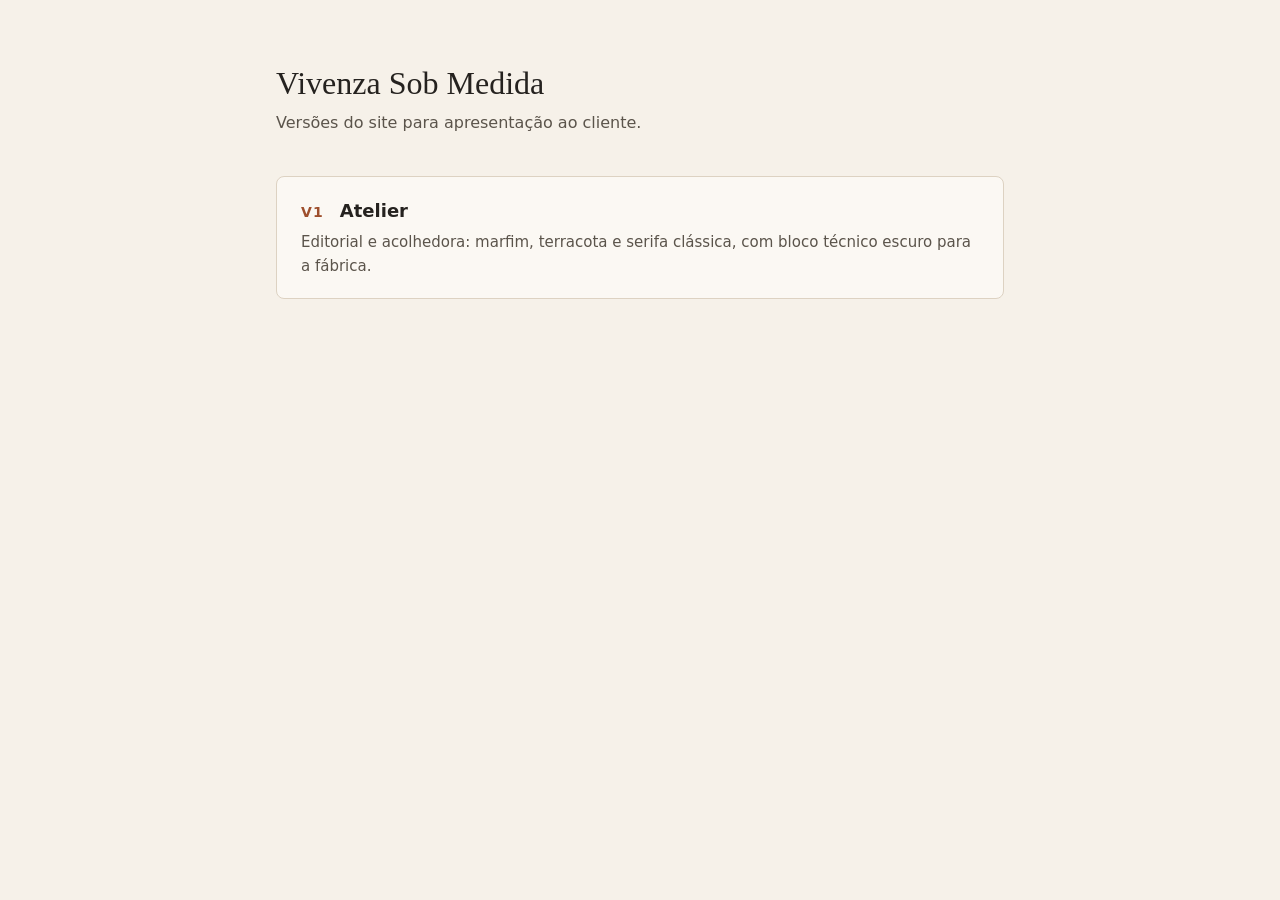
==== index.html @ ab5bc285 "chore(geral): commit inicial" ====
<!doctype html>
<html lang="pt-BR">
<head>
  <meta charset="utf-8">
  <meta name="viewport" content="width=device-width, initial-scale=1">
  <title>Vivenza Sob Medida · Versões do site</title>
  <!-- Página interna de apresentação: não indexar. -->
  <meta name="robots" content="noindex, nofollow">
  <meta name="color-scheme" content="light dark">
  <link rel="icon" href="v1-atelier/assets/favicon.svg" type="image/svg+xml">
  <style>
    :root {
      --bg: #F6F1E9; --surface: #FBF8F3; --text: #25221F; --muted: #5B544B;
      --border: #DDD2C2; --accent: #9E4F2C; --focus: #1F5FA8;
    }
    @media (prefers-color-scheme: dark) {
      :root {
        --bg: #1A1714; --surface: #26211D; --text: #ECE5DB; --muted: #B6AB9C;
        --border: #3A332C; --accent: #D69468; --focus: #8CC2FF;
      }
    }
    * { box-sizing: border-box; }
    body {
      margin: 0;
      background: var(--bg);
      color: var(--text);
      font: 400 1rem/1.6 system-ui, -apple-system, "Segoe UI", Roboto, sans-serif;
    }
    main { max-width: 760px; margin: 0 auto; padding: 64px 16px; }
    h1 { margin: 0 0 8px; font: 500 2rem/1.2 Georgia, "Times New Roman", serif; }
    .intro { margin: 0 0 40px; color: var(--muted); }
    ol { display: grid; gap: 12px; margin: 0; padding: 0; list-style: none; }
    a.version {
      display: flex;
      flex-wrap: wrap;
      align-items: baseline;
      gap: 4px 16px;
      padding: 20px 24px;
      background: var(--surface);
      border: 1px solid var(--border);
      border-radius: 8px;
      color: inherit;
      text-decoration: none;
    }
    a.version:hover { border-color: var(--accent); }
    a.version:focus-visible { outline: 3px solid var(--focus); outline-offset: 3px; }
    .version__tag { color: var(--accent); font-weight: 700; font-size: .875rem; letter-spacing: .08em; }
    .version__name { font-size: 1.125rem; font-weight: 600; }
    .version__desc { flex-basis: 100%; color: var(--muted); font-size: .9375rem; }
  </style>
</head>
<body>
  <main>
    <h1>Vivenza Sob Medida</h1>
    <p class="intro">Versões do site para apresentação ao cliente.</p>

    <!-- Para adicionar uma versão: crie ./vN-alias/ e acrescente um <li> abaixo. -->
    <ol>
      <li>
        <a class="version" href="v1-atelier/index.html">
          <span class="version__tag">V1</span>
          <span class="version__name">Atelier</span>
          <span class="version__desc">Editorial e acolhedora: marfim, terracota e serifa clássica, com bloco técnico escuro para a fábrica.</span>
        </a>
      </li>
    </ol>
  </main>
</body>
</html>
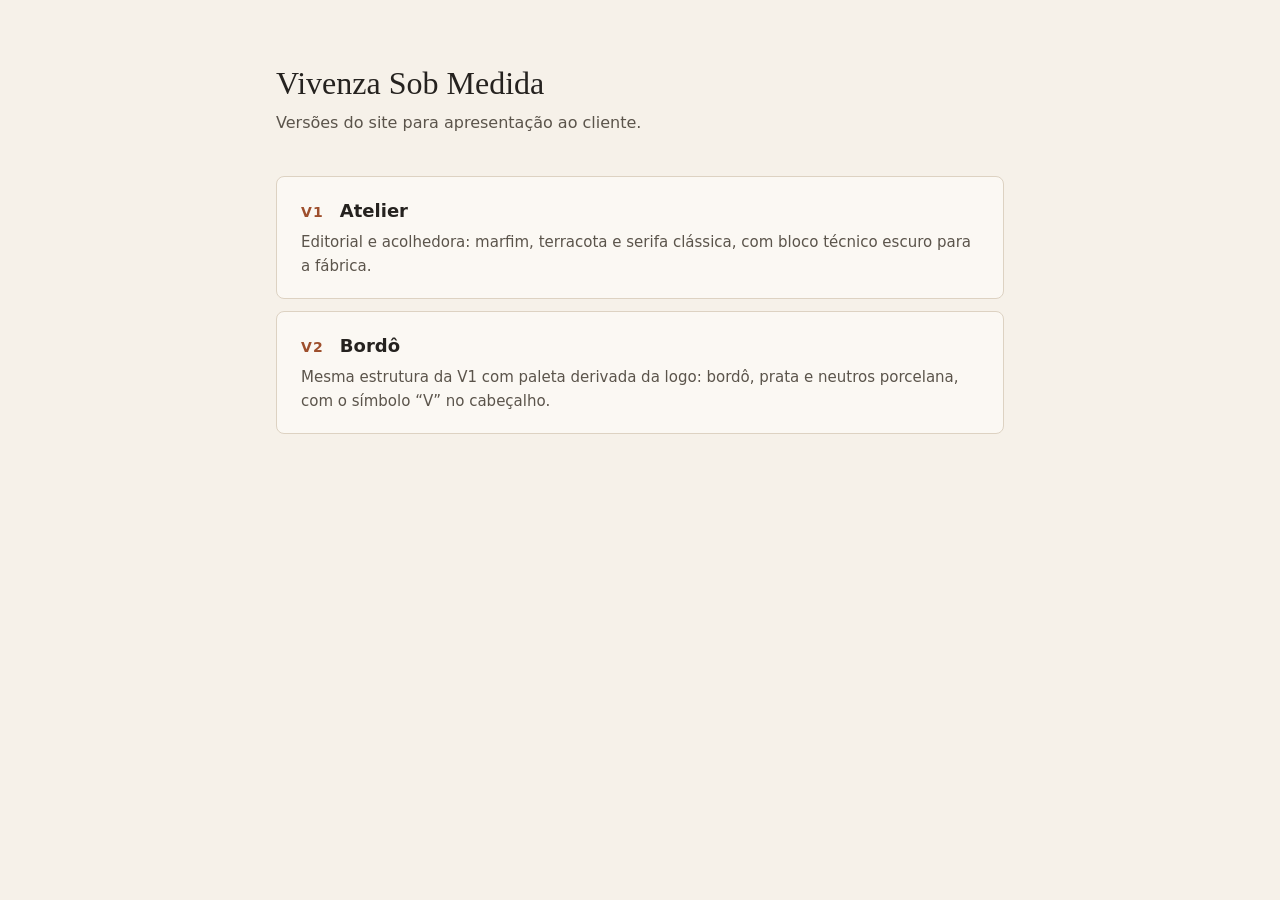
==== commit 2f9192dd: "add v2-bordô" ====
--- a/index.html
+++ b/index.html
@@ -63,6 +63,13 @@
           <span class="version__desc">Editorial e acolhedora: marfim, terracota e serifa clássica, com bloco técnico escuro para a fábrica.</span>
         </a>
       </li>
+      <li>
+        <a class="version" href="v2-bordo/index.html">
+          <span class="version__tag">V2</span>
+          <span class="version__name">Bordô</span>
+          <span class="version__desc">Mesma estrutura da V1 com paleta derivada da logo: bordô, prata e neutros porcelana, com o símbolo “V” no cabeçalho.</span>
+        </a>
+      </li>
     </ol>
   </main>
 </body>
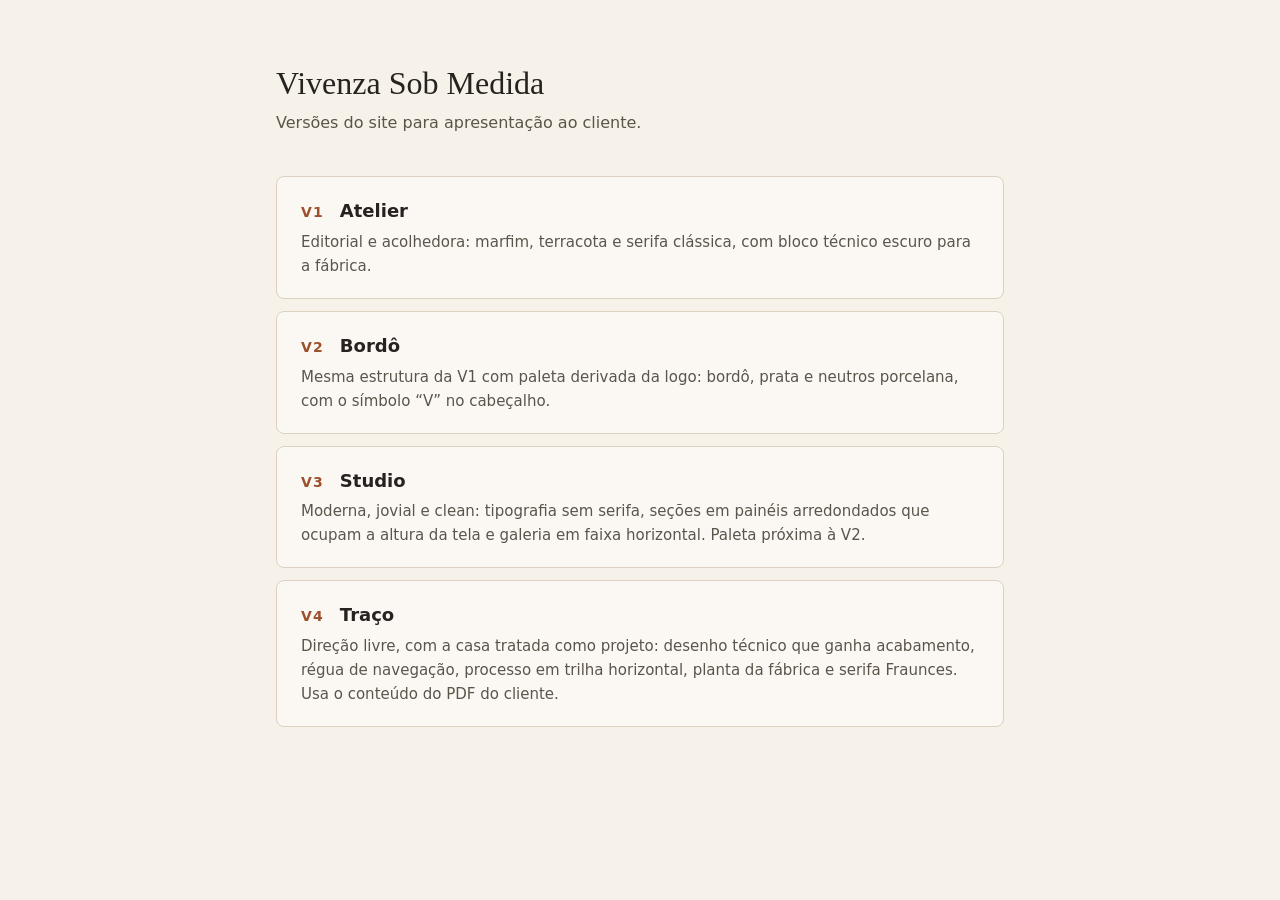
==== commit 208be4bf: "add v4" ====
--- a/index.html
+++ b/index.html
@@ -70,6 +70,20 @@
           <span class="version__desc">Mesma estrutura da V1 com paleta derivada da logo: bordô, prata e neutros porcelana, com o símbolo “V” no cabeçalho.</span>
         </a>
       </li>
+      <li>
+        <a class="version" href="v3-studio/index.html">
+          <span class="version__tag">V3</span>
+          <span class="version__name">Studio</span>
+          <span class="version__desc">Moderna, jovial e clean: tipografia sem serifa, seções em painéis arredondados que ocupam a altura da tela e galeria em faixa horizontal. Paleta próxima à V2.</span>
+        </a>
+      </li>
+      <li>
+        <a class="version" href="v4-traco/index.html">
+          <span class="version__tag">V4</span>
+          <span class="version__name">Traço</span>
+          <span class="version__desc">Direção livre, com a casa tratada como projeto: desenho técnico que ganha acabamento, régua de navegação, processo em trilha horizontal, planta da fábrica e serifa Fraunces. Usa o conteúdo do PDF do cliente.</span>
+        </a>
+      </li>
     </ol>
   </main>
 </body>
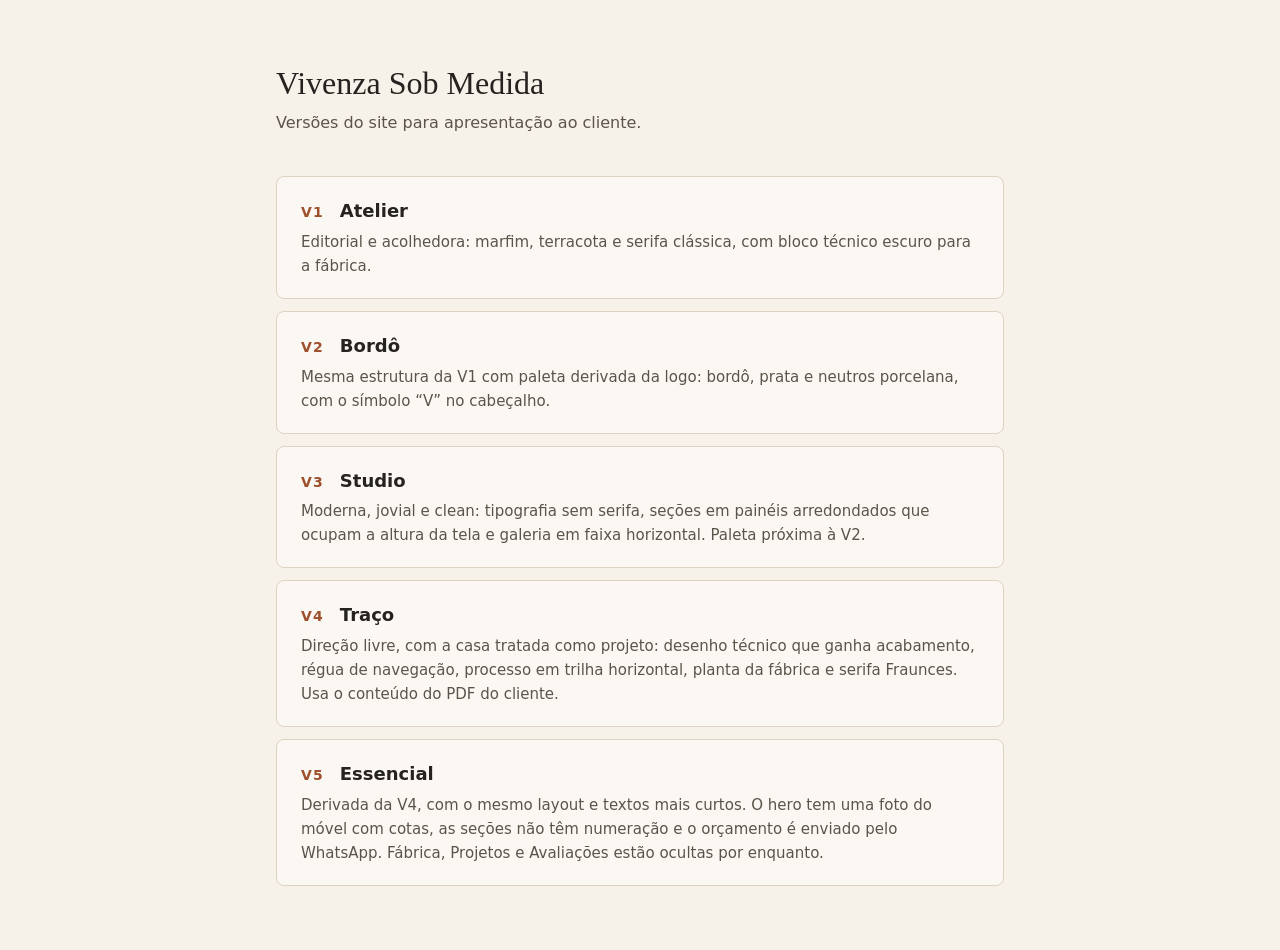
==== commit d3b0a4f4: "add v5" ====
--- a/index.html
+++ b/index.html
@@ -84,6 +84,13 @@
           <span class="version__desc">Direção livre, com a casa tratada como projeto: desenho técnico que ganha acabamento, régua de navegação, processo em trilha horizontal, planta da fábrica e serifa Fraunces. Usa o conteúdo do PDF do cliente.</span>
         </a>
       </li>
+      <li>
+        <a class="version" href="v5-essencial/index.html">
+          <span class="version__tag">V5</span>
+          <span class="version__name">Essencial</span>
+          <span class="version__desc">Derivada da V4, com o mesmo layout e textos mais curtos. O hero tem uma foto do móvel com cotas, as seções não têm numeração e o orçamento é enviado pelo WhatsApp. Fábrica, Projetos e Avaliações estão ocultas por enquanto.</span>
+        </a>
+      </li>
     </ol>
   </main>
 </body>
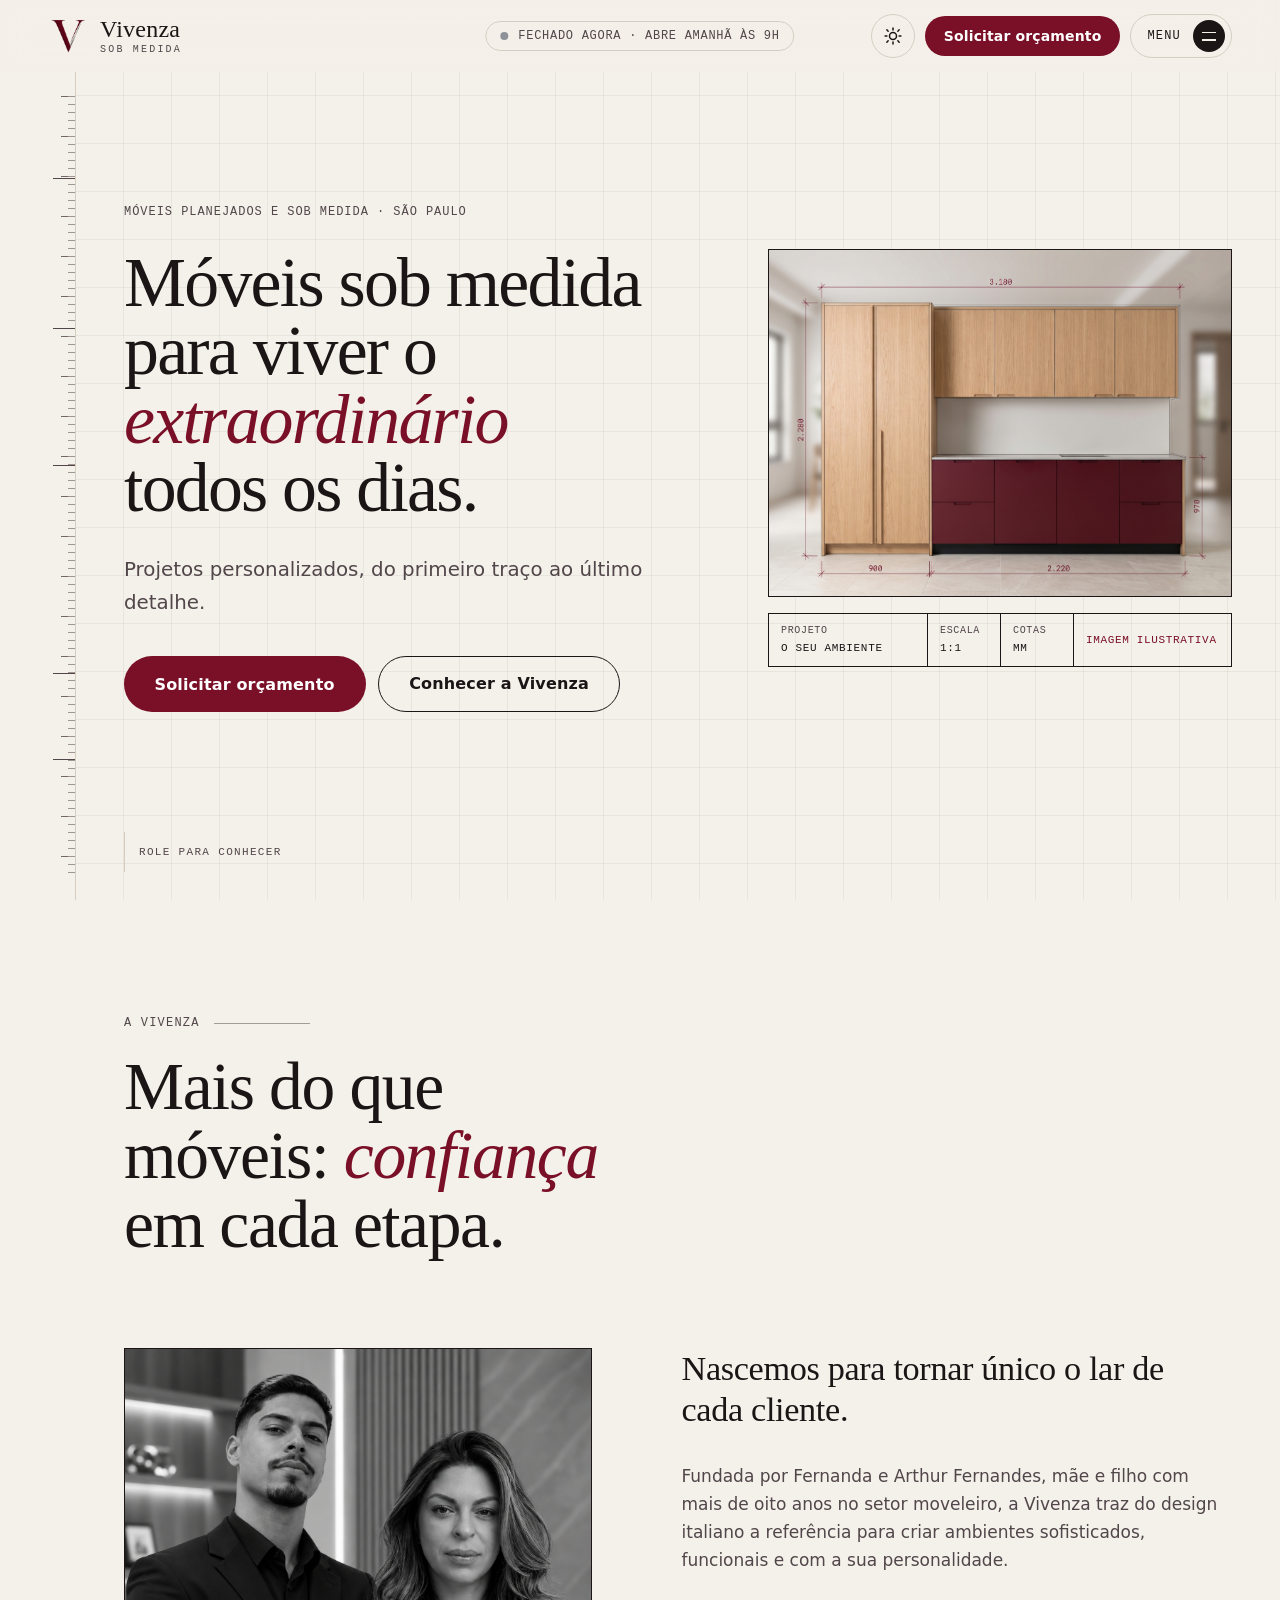
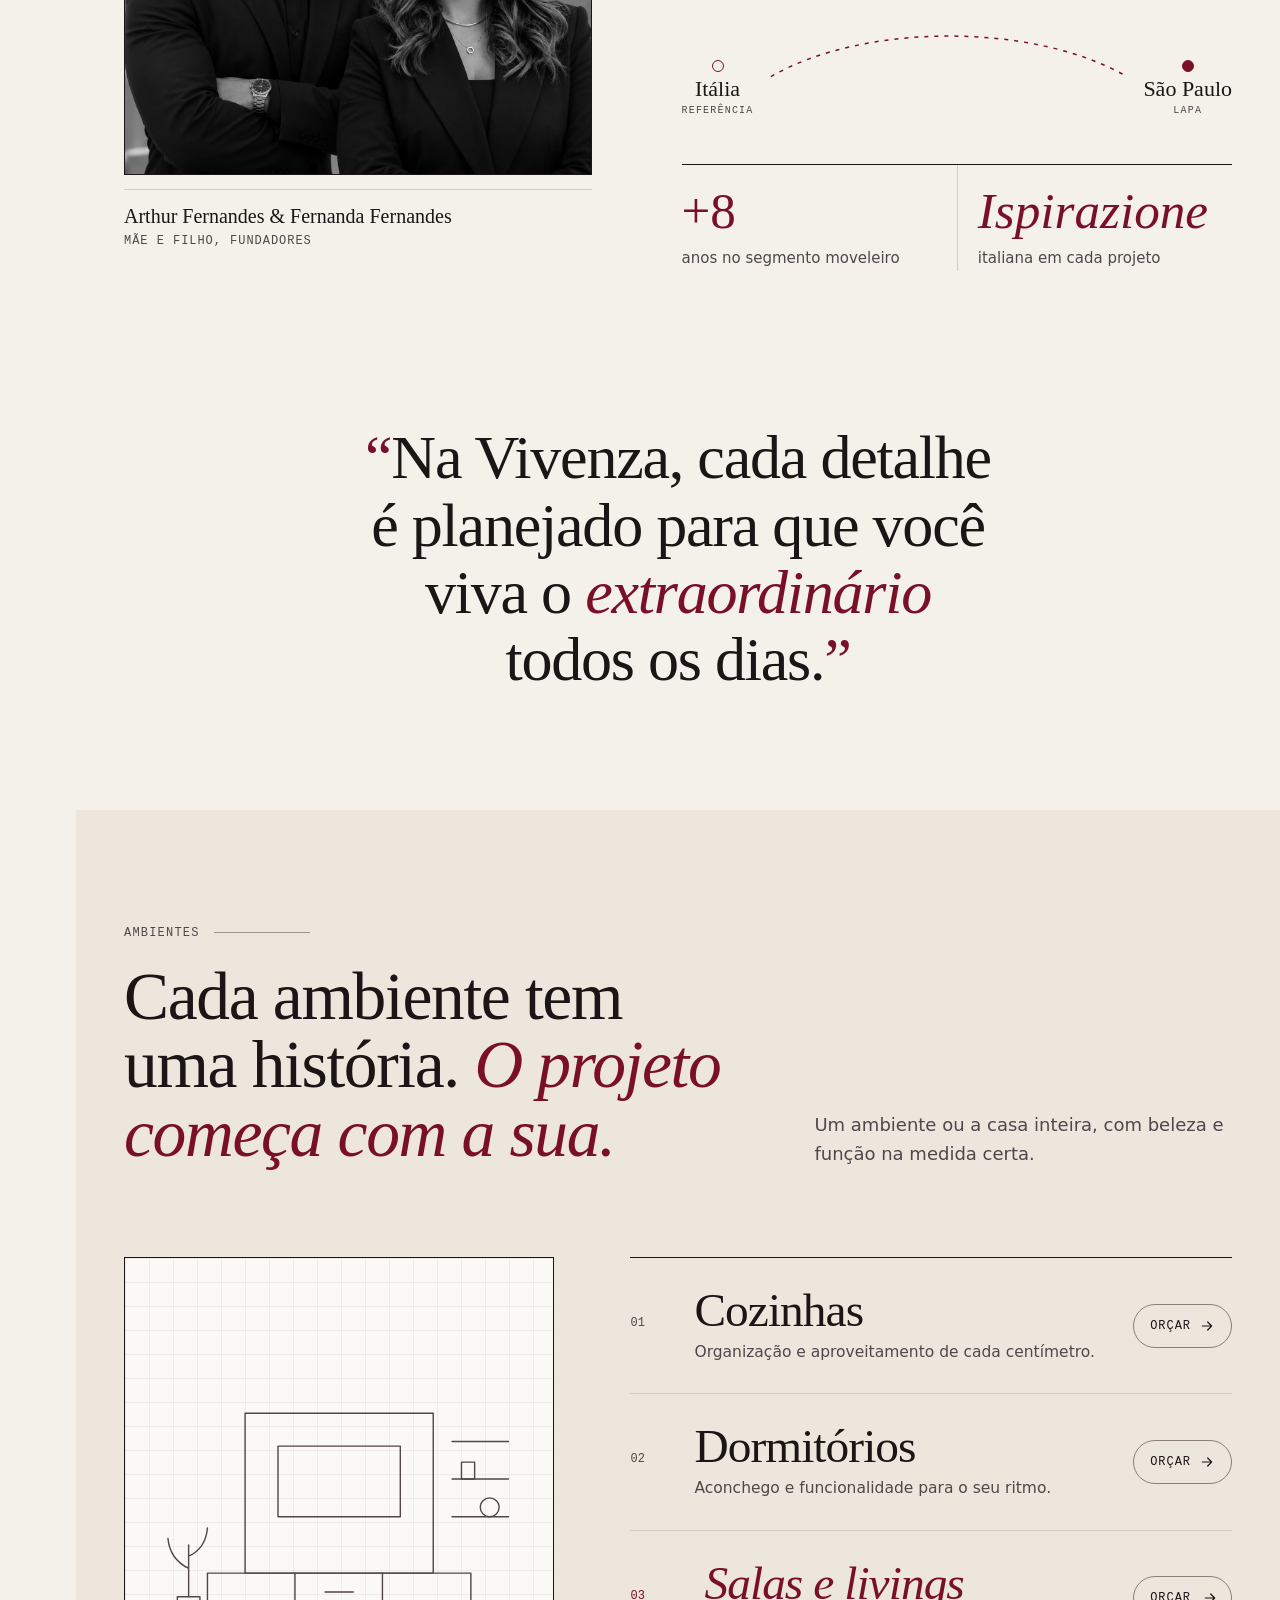
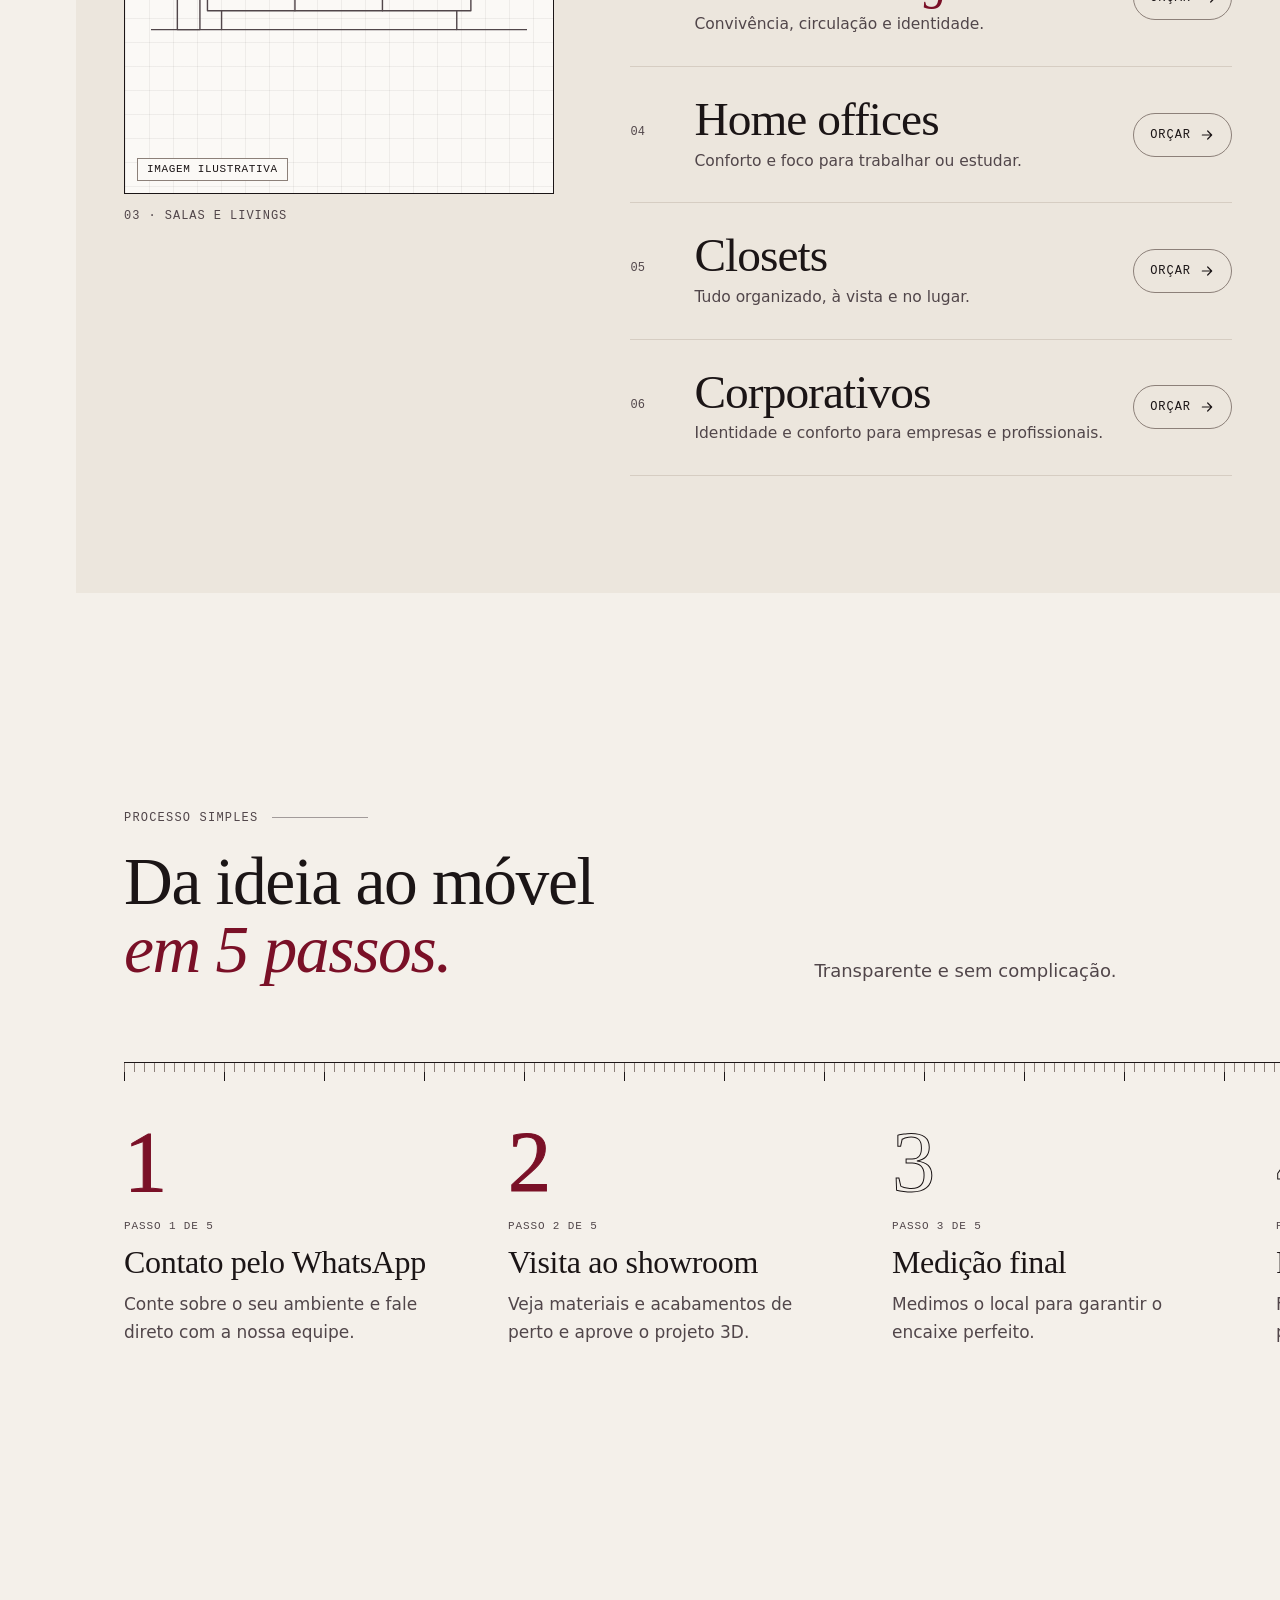
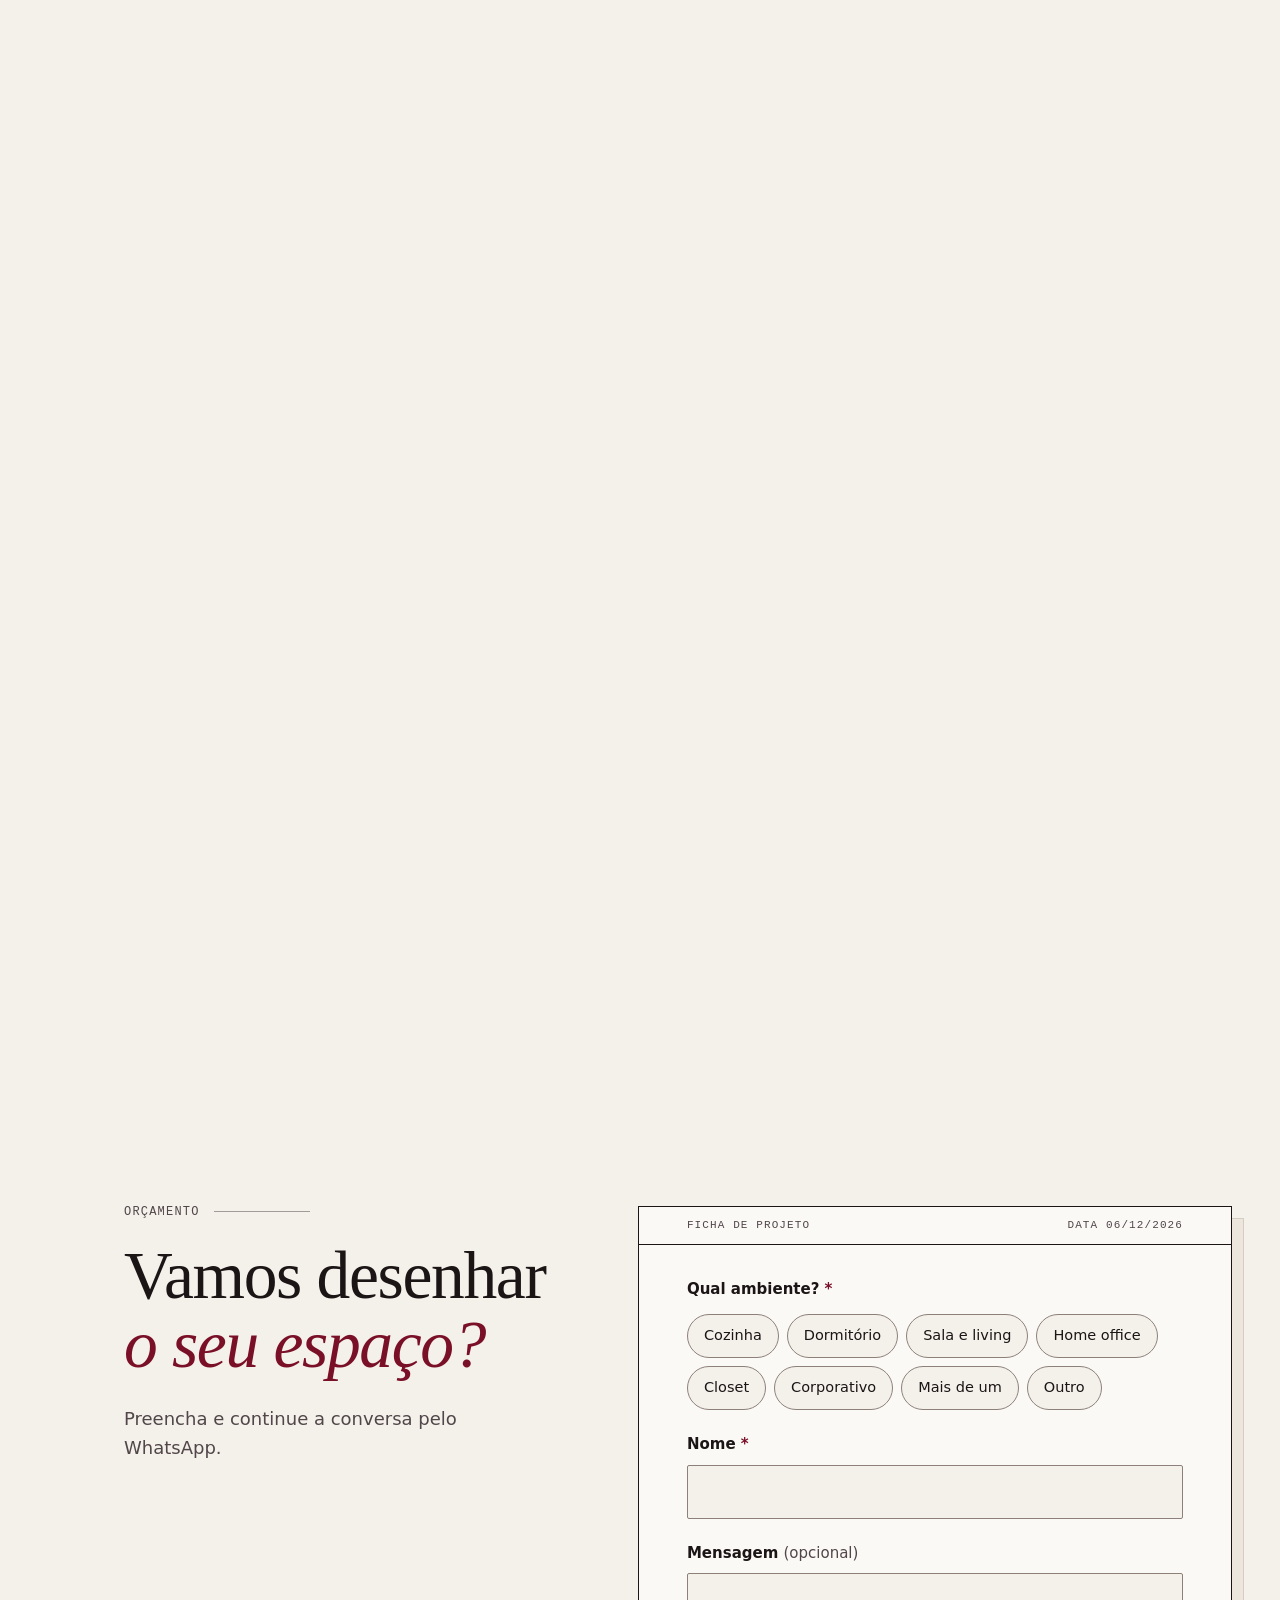
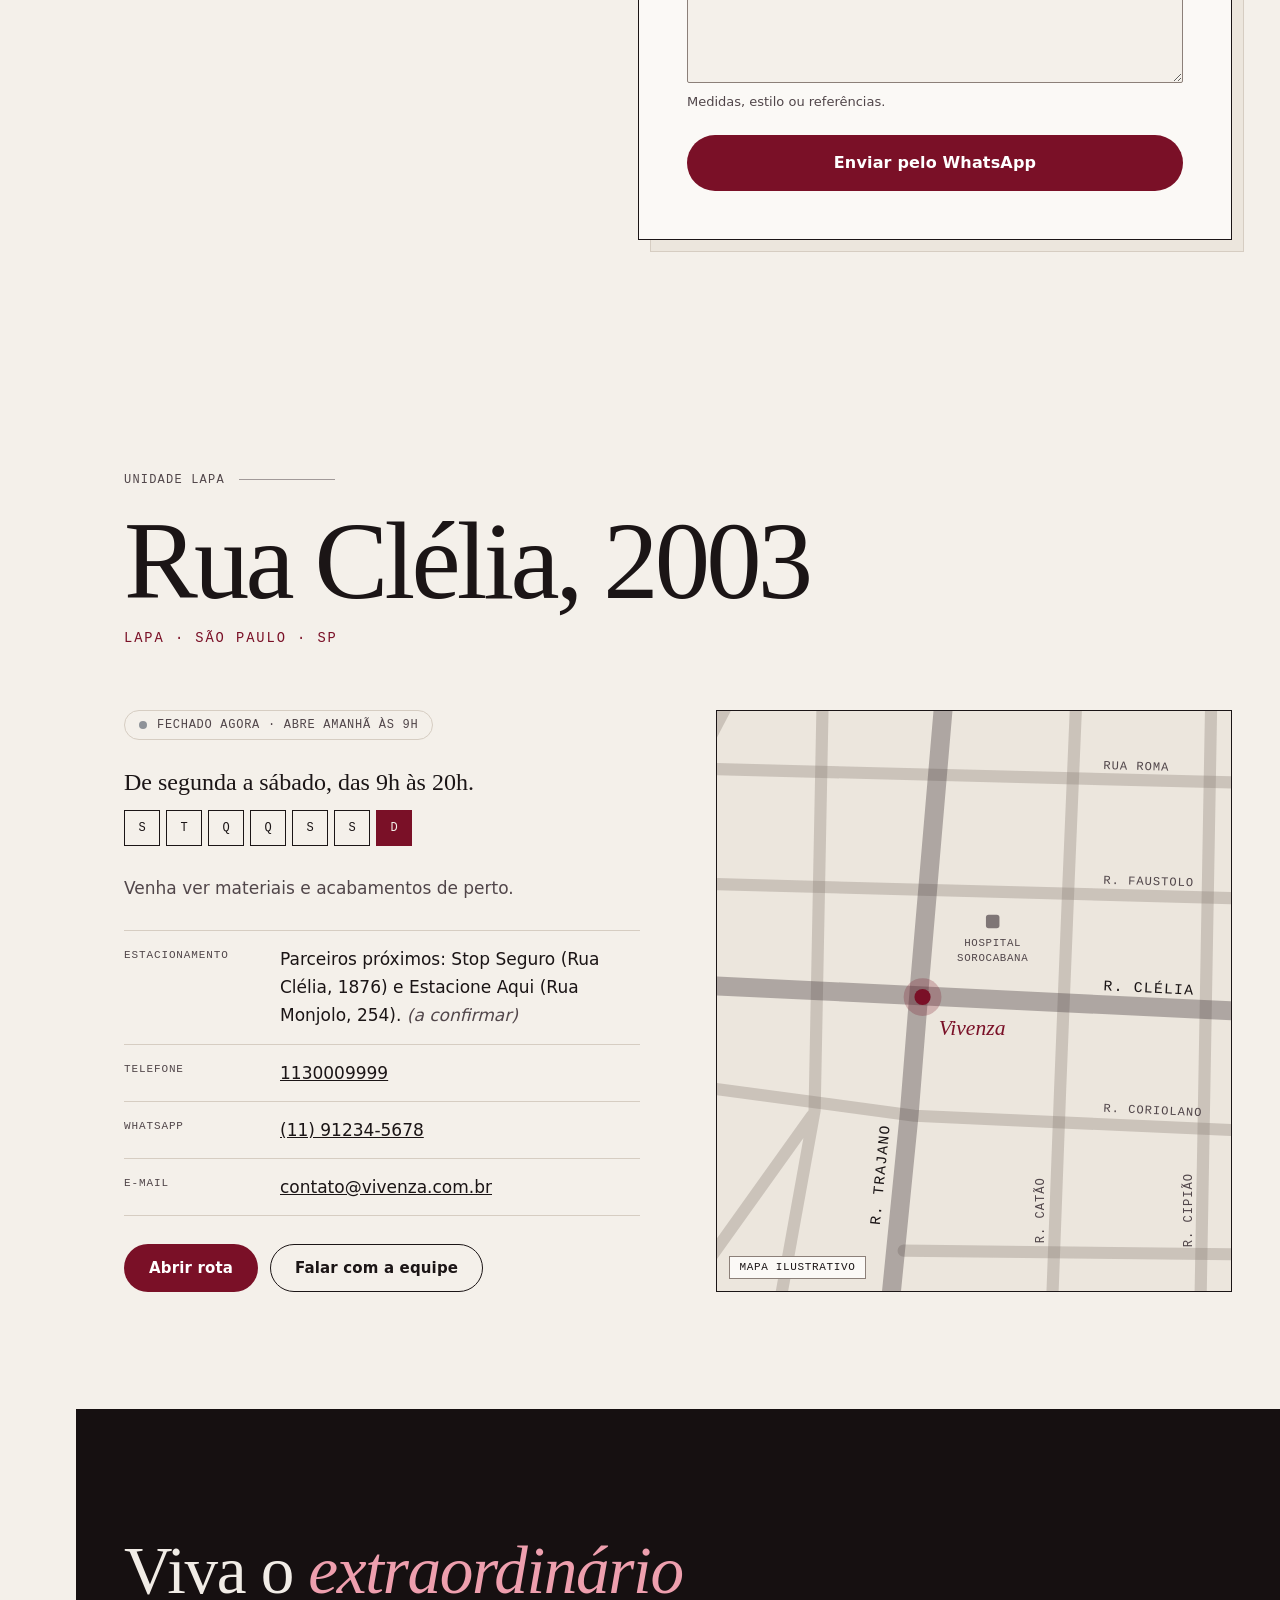
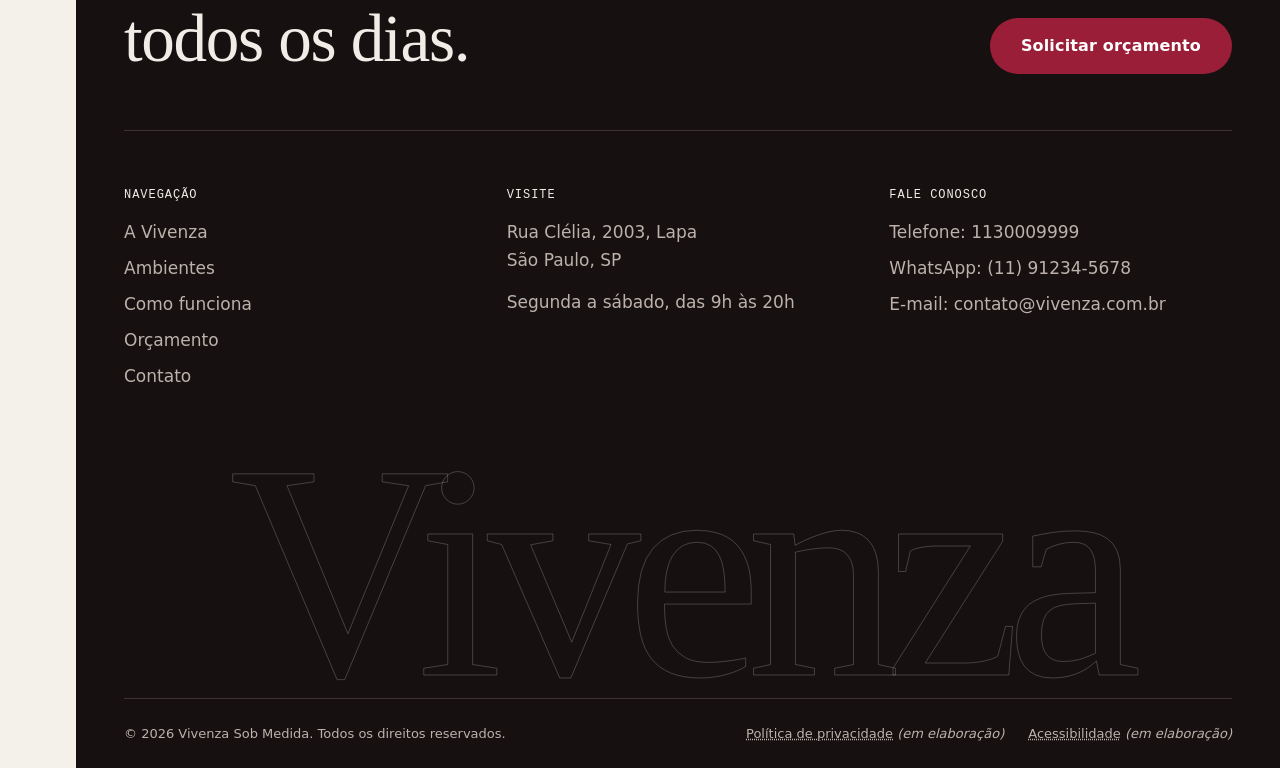
==== commit 4f457ed3: "promoção da v5 para layout final" ====
--- a/index.html
+++ b/index.html
@@ -3,95 +3,831 @@
 <head>
   <meta charset="utf-8">
   <meta name="viewport" content="width=device-width, initial-scale=1">
-  <title>Vivenza Sob Medida · Versões do site</title>
-  <!-- Página interna de apresentação: não indexar. -->
-  <meta name="robots" content="noindex, nofollow">
+  <title>Vivenza Sob Medida | Móveis Planejados em São Paulo</title>
+  <meta name="description" content="Móveis planejados e sob medida na Lapa, São Paulo. Projeto personalizado, produção na fábrica VITTA e instalação. Conheça a Vivenza e solicite seu orçamento.">
+
+  <!-- TODO: confirmar o domínio definitivo antes da publicação (canonical e og:url). -->
+  <link rel="canonical" href="https://vivenzasobmedida.com.br/">
+
+  <meta name="theme-color" content="#F4F0EA" media="(prefers-color-scheme: light)">
+  <meta name="theme-color" content="#110D0E" media="(prefers-color-scheme: dark)">
   <meta name="color-scheme" content="light dark">
-  <link rel="icon" href="v1-atelier/assets/favicon.svg" type="image/svg+xml">
-  <style>
-    :root {
-      --bg: #F6F1E9; --surface: #FBF8F3; --text: #25221F; --muted: #5B544B;
-      --border: #DDD2C2; --accent: #9E4F2C; --focus: #1F5FA8;
-    }
-    @media (prefers-color-scheme: dark) {
-      :root {
-        --bg: #1A1714; --surface: #26211D; --text: #ECE5DB; --muted: #B6AB9C;
-        --border: #3A332C; --accent: #D69468; --focus: #8CC2FF;
+
+  <!-- Open Graph -->
+  <meta property="og:type" content="website">
+  <meta property="og:locale" content="pt_BR">
+  <meta property="og:site_name" content="Vivenza Sob Medida">
+  <meta property="og:title" content="Vivenza Sob Medida | Móveis Planejados em São Paulo">
+  <meta property="og:description" content="Móveis sob medida para viver o extraordinário todos os dias. Projeto personalizado, produção própria e instalação.">
+  <meta property="og:url" content="https://vivenzasobmedida.com.br/">
+  <!-- TODO: criar assets/img/og-vivenza.jpg (1200×630, foto real de projeto Vivenza) e descomentar as linhas abaixo. -->
+  <!-- <meta property="og:image" content="https://vivenzasobmedida.com.br/assets/img/og-vivenza.jpg"> -->
+  <!-- <meta property="og:image:alt" content="Ambiente planejado pela Vivenza Sob Medida"> -->
+  <meta name="twitter:card" content="summary_large_image">
+
+  <!-- Favicon gerado a partir da logo enviada (PNG). TODO: substituir por SVG oficial quando disponível. -->
+  <link rel="icon" href="assets/favicon.png" type="image/png">
+  <link rel="apple-touch-icon" href="assets/apple-touch-icon.png">
+
+  <!-- Aplica o tema antes da primeira pintura para evitar flash de cor. -->
+  <script>
+    (function () {
+      var t = null;
+      try { t = localStorage.getItem('vivenza-theme'); } catch (e) {}
+      if (t !== 'light' && t !== 'dark') {
+        t = window.matchMedia && window.matchMedia('(prefers-color-scheme: dark)').matches ? 'dark' : 'light';
       }
-    }
-    * { box-sizing: border-box; }
-    body {
-      margin: 0;
-      background: var(--bg);
-      color: var(--text);
-      font: 400 1rem/1.6 system-ui, -apple-system, "Segoe UI", Roboto, sans-serif;
-    }
-    main { max-width: 760px; margin: 0 auto; padding: 64px 16px; }
-    h1 { margin: 0 0 8px; font: 500 2rem/1.2 Georgia, "Times New Roman", serif; }
-    .intro { margin: 0 0 40px; color: var(--muted); }
-    ol { display: grid; gap: 12px; margin: 0; padding: 0; list-style: none; }
-    a.version {
-      display: flex;
-      flex-wrap: wrap;
-      align-items: baseline;
-      gap: 4px 16px;
-      padding: 20px 24px;
-      background: var(--surface);
-      border: 1px solid var(--border);
-      border-radius: 8px;
-      color: inherit;
-      text-decoration: none;
-    }
-    a.version:hover { border-color: var(--accent); }
-    a.version:focus-visible { outline: 3px solid var(--focus); outline-offset: 3px; }
-    .version__tag { color: var(--accent); font-weight: 700; font-size: .875rem; letter-spacing: .08em; }
-    .version__name { font-size: 1.125rem; font-weight: 600; }
-    .version__desc { flex-basis: 100%; color: var(--muted); font-size: .9375rem; }
-  </style>
+      document.documentElement.setAttribute('data-theme', t);
+      document.documentElement.classList.add('js');
+    })();
+  </script>
+
+  <link rel="preconnect" href="https://fonts.googleapis.com">
+  <link rel="preconnect" href="https://fonts.gstatic.com" crossorigin>
+  <!-- Fraunces (títulos): serifa de contraste baixo, legível em todos os tamanhos. O eixo opsz é fixado no CSS. -->
+  <link rel="stylesheet" href="https://fonts.googleapis.com/css2?family=Fraunces:ital,opsz,wght@0,9..144,400..600;1,9..144,400..600&family=Instrument+Sans:wght@400..600&family=Geist+Mono:wght@400;500&display=swap">
+  <link rel="stylesheet" href="styles.css">
+
+  <!--
+    Dados estruturados: somente informações confirmadas pelo cliente (nome, endereço, horário e fundadores).
+    TODO: adicionar "telephone", "email", "url", "image", "geo" e "sameAs" (redes sociais) após confirmação.
+  -->
+  <script type="application/ld+json">
+  {
+    "@context": "https://schema.org",
+    "@type": "FurnitureStore",
+    "name": "Vivenza Sob Medida",
+    "description": "Móveis planejados e sob medida para residências e ambientes corporativos.",
+    "founder": [
+      { "@type": "Person", "name": "Fernanda Fernandes" },
+      { "@type": "Person", "name": "Arthur Fernandes" }
+    ],
+    "address": {
+      "@type": "PostalAddress",
+      "streetAddress": "Rua Clélia, 2003",
+      "addressLocality": "São Paulo",
+      "addressRegion": "SP",
+      "addressCountry": "BR"
+    },
+    "openingHoursSpecification": [{
+      "@type": "OpeningHoursSpecification",
+      "dayOfWeek": ["Monday", "Tuesday", "Wednesday", "Thursday", "Friday", "Saturday"],
+      "opens": "09:00",
+      "closes": "20:00"
+    }]
+  }
+  </script>
+
+  <script src="script.js" defer></script>
 </head>
 <body>
-  <main>
-    <h1>Vivenza Sob Medida</h1>
-    <p class="intro">Versões do site para apresentação ao cliente.</p>
-
-    <!-- Para adicionar uma versão: crie ./vN-alias/ e acrescente um <li> abaixo. -->
-    <ol>
-      <li>
-        <a class="version" href="v1-atelier/index.html">
-          <span class="version__tag">V1</span>
-          <span class="version__name">Atelier</span>
-          <span class="version__desc">Editorial e acolhedora: marfim, terracota e serifa clássica, com bloco técnico escuro para a fábrica.</span>
-        </a>
-      </li>
-      <li>
-        <a class="version" href="v2-bordo/index.html">
-          <span class="version__tag">V2</span>
-          <span class="version__name">Bordô</span>
-          <span class="version__desc">Mesma estrutura da V1 com paleta derivada da logo: bordô, prata e neutros porcelana, com o símbolo “V” no cabeçalho.</span>
-        </a>
-      </li>
-      <li>
-        <a class="version" href="v3-studio/index.html">
-          <span class="version__tag">V3</span>
-          <span class="version__name">Studio</span>
-          <span class="version__desc">Moderna, jovial e clean: tipografia sem serifa, seções em painéis arredondados que ocupam a altura da tela e galeria em faixa horizontal. Paleta próxima à V2.</span>
-        </a>
-      </li>
-      <li>
-        <a class="version" href="v4-traco/index.html">
-          <span class="version__tag">V4</span>
-          <span class="version__name">Traço</span>
-          <span class="version__desc">Direção livre, com a casa tratada como projeto: desenho técnico que ganha acabamento, régua de navegação, processo em trilha horizontal, planta da fábrica e serifa Fraunces. Usa o conteúdo do PDF do cliente.</span>
-        </a>
-      </li>
-      <li>
-        <a class="version" href="v5-essencial/index.html">
-          <span class="version__tag">V5</span>
-          <span class="version__name">Essencial</span>
-          <span class="version__desc">Derivada da V4, com o mesmo layout e textos mais curtos. O hero tem uma foto do móvel com cotas, as seções não têm numeração e o orçamento é enviado pelo WhatsApp. Fábrica, Projetos e Avaliações estão ocultas por enquanto.</span>
-        </a>
-      </li>
+  <!--
+    Ilustrações vetoriais usadas SOMENTE como espaço reservado para fotos.
+    Não representam projetos reais da Vivenza. Remova cada uso quando a foto definitiva for inserida.
+  -->
+  <svg class="sprite" xmlns="http://www.w3.org/2000/svg" aria-hidden="true" focusable="false">
+    <symbol id="ill-cozinha" viewBox="0 0 400 300">
+      <path d="M0 260H400"/>
+      <rect x="30" y="40" width="220" height="70"/>
+      <path d="M103 40V110M176 40V110M92 90V100M114 90V100M165 90V100M187 90V100"/>
+      <path d="M270 60H370M270 95H370"/>
+      <rect x="290" y="42" width="14" height="18"/><circle cx="345" cy="85" r="10"/>
+      <path class="thick" d="M20 165H380"/>
+      <rect x="30" y="168" width="340" height="92"/>
+      <path d="M115 168V260M200 168V260M285 168V260M285 198H370M285 228H370M103 180V200M127 180V200M188 180V200M318 183H338M318 213H338M318 243H338"/>
+      <path d="M240 165V145a8 8 0 0 1 16 0"/>
+    </symbol>
+    <symbol id="ill-dormitorio" viewBox="0 0 400 300">
+      <path d="M0 260H400"/>
+      <rect x="70" y="50" width="260" height="150"/>
+      <path d="M110 50V200M150 50V200M190 50V200M230 50V200M270 50V200M310 50V200"/>
+      <rect x="95" y="165" width="210" height="70"/>
+      <path d="M95 185H305M105 235V260M295 235V260"/>
+      <rect x="115" y="143" width="70" height="24" rx="6"/><rect x="215" y="143" width="70" height="24" rx="6"/>
+      <rect x="20" y="190" width="50" height="50"/><rect x="330" y="190" width="50" height="50"/>
+      <path d="M20 215H70M330 215H380M45 190V162M355 190V162M35 162h20l-4-18h-12zM345 162h20l-4-18h-12z"/>
+    </symbol>
+    <symbol id="ill-living" viewBox="0 0 400 300">
+      <path d="M0 260H400"/>
+      <rect x="100" y="30" width="200" height="170"/>
+      <rect x="135" y="65" width="130" height="75"/>
+      <rect x="60" y="200" width="280" height="40"/>
+      <path d="M153 200V240M246 200V240M75 240V260M325 240V260M185 220H215"/>
+      <path d="M320 60H380M320 100H380M320 140H380"/>
+      <rect x="330" y="82" width="14" height="18"/><circle cx="360" cy="130" r="10"/>
+      <rect x="28" y="225" width="24" height="35"/>
+      <path d="M40 225V170M40 195q-20-10-22-32M40 182q18-8 20-30"/>
+    </symbol>
+    <symbol id="ill-office" viewBox="0 0 400 300">
+      <path d="M0 260H400"/>
+      <rect x="60" y="40" width="160" height="90"/>
+      <path d="M113 40V130M166 40V130M60 85H220"/>
+      <rect x="72" y="58" width="10" height="27"/><rect x="86" y="64" width="10" height="21"/><circle cx="192" cy="110" r="10"/>
+      <path class="thick" d="M40 180H360"/>
+      <rect x="280" y="183" width="70" height="77"/>
+      <path d="M280 209H350M280 235H350M305 196H325M305 222H325M50 183V260"/>
+      <rect x="230" y="112" width="100" height="58"/>
+      <path d="M280 170V180M80 180V150l22-16"/>
+    </symbol>
+    <symbol id="ill-closet" viewBox="0 0 400 300">
+      <path d="M0 260H400"/>
+      <rect x="40" y="20" width="320" height="240"/>
+      <path d="M147 20V260M253 20V260"/>
+      <path d="M55 60H135M65 66V160M80 66V150M95 66V170M110 66V145M125 66V160"/>
+      <path d="M147 70H253M147 130H253M147 180H253M147 220H253M190 200H210M190 240H210"/>
+      <rect x="163" y="100" width="32" height="30"/><rect x="205" y="108" width="32" height="22"/>
+      <path d="M268 60H345M280 66V230M300 66V220M320 66V235M335 66V210"/>
+    </symbol>
+    <symbol id="ill-corporativo" viewBox="0 0 400 300">
+      <path d="M0 260H400"/>
+      <rect x="60" y="30" width="280" height="130"/>
+      <path d="M90 30V160M120 30V160M150 30V160M250 30V160M280 30V160M310 30V160"/>
+      <circle class="solid" cx="200" cy="95" r="24"/>
+      <path class="thick" d="M70 167H330"/>
+      <rect x="80" y="170" width="240" height="90"/>
+      <path d="M80 200H320M80 230H320"/>
+      <rect x="350" y="225" width="26" height="35"/>
+      <path d="M363 225V175M363 198q-18-8-20-28M363 188q16-6 18-26"/>
+    </symbol>
+  </svg>
+
+  <a class="skip-link" href="#conteudo">Ir para o conteúdo principal</a>
+
+  <!-- ===================== HEADER ===================== -->
+  <header class="site-header" data-header>
+    <div class="site-header__inner">
+      <!-- Símbolo "V" recortado da logo enviada (PNG). TODO: substituir pelo SVG oficial e confirmar o logotipo completo (símbolo + nome). -->
+      <a class="brand" href="#inicio" aria-label="Vivenza Sob Medida, voltar ao início">
+        <span class="brand__mark"><img src="assets/logo-vivenza-v-mark.png" alt="" width="36" height="36"></span>
+        <span class="brand__text">
+          <span class="brand__name">Vivenza</span>
+          <span class="brand__tag">Sob Medida</span>
+        </span>
+      </a>
+
+      <p class="open-status site-header__status" data-open-status hidden></p>
+
+      <div class="site-header__actions">
+        <button class="icon-btn theme-toggle" type="button" data-theme-toggle aria-label="Ativar modo escuro">
+          <svg class="icon icon--sun" viewBox="0 0 24 24" aria-hidden="true" focusable="false"><circle cx="12" cy="12" r="4.2"/><path d="M12 2.5v2.2M12 19.3v2.2M4.6 4.6l1.6 1.6M17.8 17.8l1.6 1.6M2.5 12h2.2M19.3 12h2.2M4.6 19.4l1.6-1.6M17.8 6.2l1.6-1.6"/></svg>
+          <svg class="icon icon--moon" viewBox="0 0 24 24" aria-hidden="true" focusable="false"><path d="M20 14.5A8 8 0 0 1 9.5 4a8 8 0 1 0 10.5 10.5Z"/></svg>
+        </button>
+        <a class="btn btn--primary btn--sm site-header__cta" href="#orcamento">Solicitar orçamento</a>
+        <button class="menu-toggle" type="button" data-menu-toggle aria-controls="site-menu" aria-expanded="false" aria-label="Abrir menu">
+          <span class="menu-toggle__label" data-menu-label>Menu</span>
+          <span class="menu-toggle__bars" aria-hidden="true"><span></span><span></span></span>
+        </button>
+      </div>
+    </div>
+
+    <!-- Menu em tela cheia (todas as larguras). Foco preso enquanto aberto; Esc fecha. -->
+    <div class="menu" id="site-menu" data-nav-panel>
+      <div class="menu__inner">
+        <nav class="menu__nav" aria-label="Navegação principal">
+          <ol class="menu__list" data-nav-list>
+            <li><a href="#a-vivenza">A Vivenza</a></li>
+            <li><a href="#ambientes">Ambientes</a></li>
+            <li><a href="#como-funciona">Como funciona</a></li>
+            <!-- Seções ocultas por enquanto. Restaurar junto com as seções:
+            <li><a href="#a-fabrica">A fábrica</a></li>
+            <li><a href="#projetos">Projetos</a></li>
+            <li><a href="#avaliacoes">Avaliações</a></li>
+            -->
+            <li><a href="#orcamento">Orçamento</a></li>
+            <li><a href="#contato">Contato</a></li>
+          </ol>
+        </nav>
+        <div class="menu__aside">
+          <p class="mono-label">Visite</p>
+          <address>Rua Clélia, 2003<br>Lapa, São Paulo, SP</address>
+          <p>Segunda a sábado, das 9h às 20h</p>
+          <a class="btn btn--primary" href="#orcamento">Solicitar orçamento</a>
+        </div>
+      </div>
+    </div>
+  </header>
+
+  <!-- Régua lateral (desktop largo): índice das seções + progresso da leitura. -->
+  <nav class="rail" aria-label="Índice das seções">
+    <div class="rail__track" aria-hidden="true"><span class="rail__fill" data-rail-fill></span></div>
+    <ol class="rail__list" data-nav-list>
+      <li><a href="#a-vivenza"><span class="rail__label">A Vivenza</span></a></li>
+      <li><a href="#ambientes"><span class="rail__label">Ambientes</span></a></li>
+      <li><a href="#como-funciona"><span class="rail__label">Como funciona</span></a></li>
+      <!-- Seções ocultas por enquanto. Restaurar junto com as seções:
+      <li><a href="#a-fabrica"><span class="rail__label">A fábrica</span></a></li>
+      <li><a href="#projetos"><span class="rail__label">Projetos</span></a></li>
+      <li><a href="#avaliacoes"><span class="rail__label">Avaliações</span></a></li>
+      -->
+      <li><a href="#orcamento"><span class="rail__label">Orçamento</span></a></li>
+      <li><a href="#contato"><span class="rail__label">Contato</span></a></li>
     </ol>
+  </nav>
+
+  <main id="conteudo" tabindex="-1">
+
+    <!-- ===================== HERO ===================== -->
+    <section class="hero" id="inicio" aria-labelledby="hero-title">
+      <div class="container hero__grid">
+        <div class="hero__content">
+          <p class="mono-label hero__eyebrow">Móveis planejados e sob medida · São Paulo</p>
+          <h1 id="hero-title" class="hero__title">
+            <span class="hero__line">Móveis sob medida para viver o</span>
+            <span class="hero__line"><em>extraordinário</em></span>
+            <span class="hero__line">todos os dias.</span>
+          </h1>
+          <p class="hero__lead">Projetos personalizados, do primeiro traço ao último detalhe.</p>
+          <div class="btn-row">
+            <a class="btn btn--primary btn--lg" href="#orcamento">Solicitar orçamento</a>
+            <a class="btn btn--line btn--lg" href="#a-vivenza">Conhecer a Vivenza</a>
+          </div>
+        </div>
+
+        <figure class="hero__drawing">
+          <!--
+            Imagem ilustrativa gerada por IA (não é projeto real). O prompt usado está no README.
+            Se o arquivo faltar, a imagem é removida e fica visível o espaço reservado.
+          -->
+          <div class="hero__photo">
+            <span class="hero__photo-ph" aria-hidden="true">Foto do móvel · a receber</span>
+            <img src="assets/img/hero-photo-1.jpeg" alt="Cozinha planejada em vista frontal, com coluna e armários aéreos em carvalho e gabinetes inferiores em laca bordô, com as cotas indicadas em milímetros." width="2400" height="1792" fetchpriority="high" decoding="async" onerror="this.remove()">
+          </div>
+
+          <figcaption class="stamp">
+            <span class="stamp__cell"><span class="stamp__k">Projeto</span><span class="stamp__v">O seu ambiente</span></span>
+            <span class="stamp__cell"><span class="stamp__k">Escala</span><span class="stamp__v">1:1</span></span>
+            <span class="stamp__cell"><span class="stamp__k">Cotas</span><span class="stamp__v">mm</span></span>
+            <span class="stamp__cell stamp__cell--note"><span class="stamp__v">Imagem ilustrativa</span></span>
+          </figcaption>
+        </figure>
+      </div>
+
+      <a class="scroll-cue" href="#a-vivenza"><span class="scroll-cue__line" aria-hidden="true"></span>Role para conhecer</a>
+    </section>
+
+    <!-- ===================== A VIVENZA ===================== -->
+    <section class="section about" id="a-vivenza" aria-labelledby="about-title">
+      <div class="container">
+        <header class="shead">
+          <p class="shead__index"><span>A Vivenza</span></p>
+          <h2 id="about-title" class="shead__title">Mais do que móveis: <em>confiança</em> em cada etapa.</h2>
+        </header>
+
+        <div class="about__grid">
+          <div class="about__founders">
+            <img class="founders-photo" src="assets/img/founders.png" alt="Fernanda Fernandes e Arthur Fernandes, fundadores da Vivenza Sob Medida." width="1312" height="1199" loading="lazy" decoding="async">
+            <p class="founders-caption"><strong>Arthur Fernandes &amp; Fernanda Fernandes</strong><span>Mãe e filho, fundadores</span></p>
+          </div>
+
+          <div class="about__story">
+            <p class="about__lead">Nascemos para tornar único o lar de cada cliente.</p>
+            <div class="prose">
+              <p>Fundada por Fernanda e Arthur Fernandes, mãe e filho com mais de oito anos no setor moveleiro, a Vivenza traz do design italiano a referência para criar ambientes sofisticados, funcionais e com a sua personalidade.</p>
+            </div>
+
+            <div class="route" aria-hidden="true">
+              <span class="route__point"><span class="route__dot"></span>Itália<small>referência</small></span>
+              <svg class="route__line" viewBox="0 0 300 60" preserveAspectRatio="none"><path d="M4 50C80 -8 220 -8 296 50"/></svg>
+              <span class="route__point"><span class="route__dot route__dot--fill"></span>São Paulo<small>Lapa</small></span>
+            </div>
+
+            <dl class="about__facts">
+              <div><dt>+8</dt><dd>anos no segmento moveleiro</dd></div>
+              <div><dt><em>Ispirazione</em></dt><dd>italiana em cada projeto</dd></div>
+            </dl>
+          </div>
+        </div>
+
+        <figure class="manifesto">
+          <blockquote><p>Na Vivenza, cada detalhe é planejado para que você viva o <em>extraordinário</em> todos os dias.</p></blockquote>
+        </figure>
+      </div>
+    </section>
+
+    <!-- ===================== AMBIENTES ===================== -->
+    <section class="section rooms" id="ambientes" aria-labelledby="rooms-title">
+      <div class="container">
+        <header class="shead shead--split">
+          <div>
+            <p class="shead__index"><span>Ambientes</span></p>
+            <h2 id="rooms-title" class="shead__title">Cada ambiente tem uma história. <em>O projeto começa com a sua.</em></h2>
+          </div>
+          <p class="shead__intro">Um ambiente ou a casa inteira, com beleza e função na medida certa.</p>
+        </header>
+
+        <div class="rooms__layout" data-rooms>
+          <!--
+            TODO (Ambientes): substituir as ilustrações por fotos reais (uma por ambiente), ex.:
+            <img src="assets/img/ambiente-cozinha.webp" alt="Cozinha planejada..., projeto Vivenza" width="1200" height="900" loading="lazy" decoding="async">
+          -->
+          <div class="rooms__preview" aria-hidden="true">
+            <div class="rooms__frame">
+              <div class="ph is-active" data-preview="cozinha"><svg class="ph__art"><use href="#ill-cozinha"/></svg></div>
+              <div class="ph" data-preview="dormitorio"><svg class="ph__art"><use href="#ill-dormitorio"/></svg></div>
+              <div class="ph" data-preview="living"><svg class="ph__art"><use href="#ill-living"/></svg></div>
+              <div class="ph" data-preview="home-office"><svg class="ph__art"><use href="#ill-office"/></svg></div>
+              <div class="ph" data-preview="closet"><svg class="ph__art"><use href="#ill-closet"/></svg></div>
+              <div class="ph" data-preview="corporativo"><svg class="ph__art"><use href="#ill-corporativo"/></svg></div>
+              <span class="ph__tag">Imagem ilustrativa</span>
+            </div>
+            <p class="rooms__caption mono-label" data-preview-caption>01 · Cozinhas</p>
+          </div>
+
+          <ol class="rooms__list">
+            <li class="room" data-room="cozinha">
+              <span class="room__num" aria-hidden="true">01</span>
+              <h3 class="room__title">Cozinhas</h3>
+              <p class="room__desc">Organização e aproveitamento de cada centímetro.</p>
+              <a class="room__link" href="#orcamento" data-ambiente="cozinha">Orçar<span class="visually-hidden"> cozinha</span><svg class="icon" viewBox="0 0 24 24" aria-hidden="true" focusable="false"><path d="M5 12h14M13 6l6 6-6 6"/></svg></a>
+            </li>
+            <li class="room" data-room="dormitorio">
+              <span class="room__num" aria-hidden="true">02</span>
+              <h3 class="room__title">Dormitórios</h3>
+              <p class="room__desc">Aconchego e funcionalidade para o seu ritmo.</p>
+              <a class="room__link" href="#orcamento" data-ambiente="dormitorio">Orçar<span class="visually-hidden"> dormitório</span><svg class="icon" viewBox="0 0 24 24" aria-hidden="true" focusable="false"><path d="M5 12h14M13 6l6 6-6 6"/></svg></a>
+            </li>
+            <li class="room" data-room="living">
+              <span class="room__num" aria-hidden="true">03</span>
+              <h3 class="room__title">Salas e livings</h3>
+              <p class="room__desc">Convivência, circulação e identidade.</p>
+              <a class="room__link" href="#orcamento" data-ambiente="living">Orçar<span class="visually-hidden"> sala e living</span><svg class="icon" viewBox="0 0 24 24" aria-hidden="true" focusable="false"><path d="M5 12h14M13 6l6 6-6 6"/></svg></a>
+            </li>
+            <li class="room" data-room="home-office">
+              <span class="room__num" aria-hidden="true">04</span>
+              <h3 class="room__title">Home offices</h3>
+              <p class="room__desc">Conforto e foco para trabalhar ou estudar.</p>
+              <a class="room__link" href="#orcamento" data-ambiente="home-office">Orçar<span class="visually-hidden"> home office</span><svg class="icon" viewBox="0 0 24 24" aria-hidden="true" focusable="false"><path d="M5 12h14M13 6l6 6-6 6"/></svg></a>
+            </li>
+            <li class="room" data-room="closet">
+              <span class="room__num" aria-hidden="true">05</span>
+              <h3 class="room__title">Closets</h3>
+              <p class="room__desc">Tudo organizado, à vista e no lugar.</p>
+              <a class="room__link" href="#orcamento" data-ambiente="closet">Orçar<span class="visually-hidden"> closet</span><svg class="icon" viewBox="0 0 24 24" aria-hidden="true" focusable="false"><path d="M5 12h14M13 6l6 6-6 6"/></svg></a>
+            </li>
+            <li class="room" data-room="corporativo">
+              <span class="room__num" aria-hidden="true">06</span>
+              <h3 class="room__title">Corporativos</h3>
+              <p class="room__desc">Identidade e conforto para empresas e profissionais.</p>
+              <a class="room__link" href="#orcamento" data-ambiente="corporativo">Orçar<span class="visually-hidden"> ambiente corporativo</span><svg class="icon" viewBox="0 0 24 24" aria-hidden="true" focusable="false"><path d="M5 12h14M13 6l6 6-6 6"/></svg></a>
+            </li>
+          </ol>
+        </div>
+      </div>
+    </section>
+
+    <!-- ===================== COMO FUNCIONA ===================== -->
+    <!--
+      Etapas e textos conforme o material enviado pelo cliente (PDF "SITE VIVENZA").
+      Em desktop com JS e sem "reduzir movimento", a trilha rola na horizontal enquanto a página rola na vertical.
+      Sem JS, em telas menores ou com movimento reduzido, vira uma lista comum.
+      TODO: ativar o link de WhatsApp quando CONFIG.whatsapp existir.
+    -->
+    <section class="section process" id="como-funciona" aria-labelledby="process-title" data-process>
+      <div class="process__sticky" data-process-sticky>
+        <div class="container process__head">
+          <div>
+            <p class="shead__index"><span>Processo simples</span></p>
+            <h2 id="process-title" class="shead__title">Da ideia ao móvel <em>em 5 passos.</em></h2>
+          </div>
+          <p class="shead__intro">Transparente e sem complicação.</p>
+        </div>
+
+        <div class="process__viewport" data-process-viewport>
+          <ol class="process__track" data-process-track>
+            <li class="pstep">
+              <span class="pstep__num" aria-hidden="true">1</span>
+              <div class="pstep__body">
+                <p class="pstep__kicker mono-label">Passo 1 de 5</p>
+                <h3 class="pstep__title">Contato pelo WhatsApp</h3>
+                <p>Conte sobre o seu ambiente e fale direto com a nossa equipe.</p>
+              </div>
+            </li>
+            <li class="pstep">
+              <span class="pstep__num" aria-hidden="true">2</span>
+              <div class="pstep__body">
+                <p class="pstep__kicker mono-label">Passo 2 de 5</p>
+                <h3 class="pstep__title">Visita ao showroom</h3>
+                <p>Veja materiais e acabamentos de perto e aprove o projeto 3D.</p>
+              </div>
+            </li>
+            <li class="pstep">
+              <span class="pstep__num" aria-hidden="true">3</span>
+              <div class="pstep__body">
+                <p class="pstep__kicker mono-label">Passo 3 de 5</p>
+                <h3 class="pstep__title">Medição final</h3>
+                <p>Medimos o local para garantir o encaixe perfeito.</p>
+              </div>
+            </li>
+            <li class="pstep">
+              <span class="pstep__num" aria-hidden="true">4</span>
+              <div class="pstep__body">
+                <p class="pstep__kicker mono-label">Passo 4 de 5</p>
+                <h3 class="pstep__title">Produção</h3>
+                <p>Fabricação própria, com materiais de primeira linha.</p>
+              </div>
+            </li>
+            <li class="pstep">
+              <span class="pstep__num" aria-hidden="true">5</span>
+              <div class="pstep__body">
+                <p class="pstep__kicker mono-label">Passo 5 de 5</p>
+                <h3 class="pstep__title">Entrega e instalação</h3>
+                <p>Entregamos, instalamos e você aproveita.</p>
+              </div>
+            </li>
+            <li class="pstep pstep--end">
+              <p class="pstep__end-title">O próximo projeto pode ser o seu.</p>
+              <a class="btn btn--primary btn--lg" href="#orcamento">Começar meu projeto</a>
+            </li>
+          </ol>
+          <div class="tape" aria-hidden="true"><span class="tape__fill" data-tape-fill></span></div>
+        </div>
+      </div>
+    </section>
+
+    <!-- ===================== A FÁBRICA VITTA (oculta) ===================== -->
+    <!-- Oculta com display: none até o cliente enviar mais fotos/referências. Para restaurar, remova o style e descomente os links no menu, na régua e no rodapé. -->
+    <!--
+      Texto conforme o material do cliente.
+      TODO (confirmar): relação institucional Vivenza × VITTA e autorização de uso de imagens/vídeo da fábrica.
+    -->
+    <section class="section factory" id="a-fabrica" style="display: none" aria-labelledby="factory-title">
+      <div class="container">
+        <header class="shead shead--split">
+          <div>
+            <p class="shead__index"><span>Fábrica VITTA · Colombo, PR</span></p>
+            <h2 id="factory-title" class="shead__title">A precisão começa <em>na produção.</em></h2>
+          </div>
+          <p class="shead__intro">Nossa fábrica VITTA, localizada em Colombo, no Paraná, reúne tecnologia avançada e um moderno sistema de gestão de estoque e produção, operado por software em tempo real.</p>
+        </header>
+
+        <div class="factory__grid">
+          <div class="factory__plan">
+            <dl class="figures">
+              <div class="figure">
+                <dt class="visually-hidden">Parque fabril</dt>
+                <dd>
+                  <span class="figure__value"><span class="figure__pre">+</span><span data-count="28000">28.000</span><span class="figure__unit">m²</span></span>
+                  <span class="figure__label"><span class="swatch swatch--inner" aria-hidden="true"></span>de parque fabril</span>
+                </dd>
+              </div>
+              <div class="figure">
+                <dt class="visually-hidden">Área total</dt>
+                <dd>
+                  <span class="figure__value"><span class="figure__pre">+</span><span data-count="75000">75.000</span><span class="figure__unit">m²</span></span>
+                  <span class="figure__label"><span class="swatch swatch--outer" aria-hidden="true"></span>de área total</span>
+                </dd>
+              </div>
+            </dl>
+            <figure class="plan">
+              <svg class="plan__svg" viewBox="0 0 300 300" aria-hidden="true" focusable="false">
+                <defs>
+                  <pattern id="hatch" width="8" height="8" patternUnits="userSpaceOnUse" patternTransform="rotate(45)">
+                    <path d="M0 0V8"/>
+                  </pattern>
+                </defs>
+                <rect class="plan__outer" x="10" y="10" width="280" height="280"/>
+                <rect class="plan__inner-fill" x="10" y="119" width="171" height="171"/>
+                <rect class="plan__inner" x="10" y="119" width="171" height="171"/>
+                <path class="plan__grid" d="M80 10V290M150 10V290M220 10V290M10 80H290M10 150H290M10 220H290"/>
+              </svg>
+              <figcaption>Proporção entre as duas áreas. Representação esquemática, não é a planta da fábrica.</figcaption>
+            </figure>
+          </div>
+
+          <div class="factory__story">
+            <!--
+              TODO (Vídeo): o PDF do cliente cita "fabricavitta.mp4", arquivo ainda não recebido.
+              Quando chegar: assets/video/fabrica-vitta.mp4 (H.264, até ~8 MB) + poster assets/img/fabrica-vitta-poster.webp.
+              Markup sugerido (sem autoplay com som):
+              <video class="factory__video" controls playsinline preload="none" poster="assets/img/fabrica-vitta-poster.webp">
+                <source src="assets/video/fabrica-vitta.mp4" type="video/mp4">
+              </video>
+            -->
+            <div class="video-ph" role="img" aria-label="Espaço reservado para o vídeo da fábrica VITTA, ainda não recebido.">
+              <span class="video-ph__play" aria-hidden="true"><svg viewBox="0 0 24 24" focusable="false"><path d="M8 5.5v13l11-6.5Z"/></svg></span>
+              <span class="video-ph__label" aria-hidden="true">Vídeo da fábrica · a receber</span>
+            </div>
+            <div class="prose">
+              <p>Isso permite o acompanhamento preciso de cada projeto, garantindo eficiência e rastreabilidade em todas as etapas.</p>
+              <p>Todo o ciclo produtivo é cuidadosamente inspecionado por nossa equipe de colaboradores, assegurando que cada detalhe seja executado com máxima precisão e qualidade.</p>
+            </div>
+            <ul class="factory__tags">
+              <li>Software em tempo real</li>
+              <li>Gestão de estoque</li>
+              <li>Rastreabilidade</li>
+              <li>Inspeção de todo o ciclo</li>
+            </ul>
+          </div>
+        </div>
+      </div>
+    </section>
+
+    <!-- ===================== PROJETOS (oculta) ===================== -->
+    <!-- Oculta com display: none até o cliente enviar mais fotos/referências. Para restaurar, remova o style e descomente os links no menu, na régua e no rodapé. -->
+    <section class="section projects" id="projetos" style="display: none" aria-labelledby="projects-title">
+      <div class="container">
+        <header class="shead shead--split">
+          <div>
+            <p class="shead__index"><span>Projetos</span></p>
+            <h2 id="projects-title" class="shead__title">Projetos que <em>permanecem.</em></h2>
+          </div>
+          <p class="shead__intro">Cada projeto traduz uma rotina, uma personalidade e uma forma diferente de viver o espaço.</p>
+        </header>
+
+        <!-- Os projetos são gerados a partir do array PROJECTS em script.js. -->
+        <div class="filters" role="group" aria-label="Filtrar projetos por ambiente" data-filters>
+          <button type="button" class="chip" data-filter="todos" aria-pressed="true">Todos</button>
+          <button type="button" class="chip" data-filter="cozinha" aria-pressed="false">Cozinhas</button>
+          <button type="button" class="chip" data-filter="dormitorio" aria-pressed="false">Dormitórios</button>
+          <button type="button" class="chip" data-filter="living" aria-pressed="false">Salas e livings</button>
+          <button type="button" class="chip" data-filter="home-office" aria-pressed="false">Home offices</button>
+          <button type="button" class="chip" data-filter="closet" aria-pressed="false">Closets</button>
+          <button type="button" class="chip" data-filter="corporativo" aria-pressed="false">Corporativo</button>
+        </div>
+
+        <p class="visually-hidden" aria-live="polite" data-gallery-status></p>
+        <ul class="bento" data-gallery></ul>
+        <noscript><p class="notice">Ative o JavaScript para visualizar a galeria de projetos.</p></noscript>
+
+        <div class="gallery-foot">
+          <p class="notice" data-gallery-notice hidden>
+            <svg class="icon" viewBox="0 0 24 24" aria-hidden="true" focusable="false"><circle cx="12" cy="12" r="9"/><path d="M12 11v5M12 7.5v.5"/></svg>
+            <span>Os projetos exibidos são exemplos ilustrativos e serão substituídos pelo portfólio real da Vivenza.</span>
+          </p>
+          <a class="btn btn--primary btn--lg" href="#orcamento">Quero um projeto como este</a>
+        </div>
+      </div>
+    </section>
+
+    <!-- Visualização ampliada (dialog nativo: foco preso, Esc fecha, foco retorna ao gatilho) -->
+    <dialog class="lightbox" data-lightbox aria-labelledby="lightbox-title">
+      <div class="lightbox__inner">
+        <button type="button" class="icon-btn lightbox__close" data-lightbox-close aria-label="Fechar visualização">
+          <svg class="icon" viewBox="0 0 24 24" aria-hidden="true" focusable="false"><path d="M6 6l12 12M18 6L6 18"/></svg>
+        </button>
+        <div class="lightbox__media" data-lightbox-media></div>
+        <div class="lightbox__body">
+          <p class="lightbox__cat mono-label" data-lightbox-cat></p>
+          <h2 class="lightbox__title" id="lightbox-title" data-lightbox-title></h2>
+          <p data-lightbox-desc></p>
+          <p class="lightbox__count mono-label" data-lightbox-count></p>
+          <div class="lightbox__actions">
+            <button type="button" class="btn btn--line btn--sm" data-lightbox-prev>
+              <svg class="icon" viewBox="0 0 24 24" aria-hidden="true" focusable="false"><path d="M15 6l-6 6 6 6"/></svg>Anterior
+            </button>
+            <button type="button" class="btn btn--line btn--sm" data-lightbox-next>
+              Próximo<svg class="icon" viewBox="0 0 24 24" aria-hidden="true" focusable="false"><path d="M9 6l6 6-6 6"/></svg>
+            </button>
+          </div>
+          <a class="btn btn--primary" href="#orcamento" data-lightbox-cta>Quero um projeto como este</a>
+        </div>
+      </div>
+    </dialog>
+
+    <!-- ===================== AVALIAÇÕES (oculta) ===================== -->
+    <!-- Oculta com display: none até o cliente enviar mais fotos/referências. Para restaurar, remova o style e descomente os links no menu, na régua e no rodapé. -->
+    <!--
+      TODO (Avaliações): o PDF do cliente traz duas avaliações do Google (Vera Rodrigues e Geovane), mas elas se referem
+      à empresa "SmartHome" e ao atendimento de Arthur naquela loja. Não foram publicadas aqui para não atribuir à Vivenza
+      avaliações de outra marca. Publicar somente avaliações da Vivenza, com autorização, via array TESTIMONIALS (script.js).
+    -->
+    <section class="section reviews" id="avaliacoes" style="display: none" aria-labelledby="reviews-title">
+      <div class="container">
+        <header class="shead shead--split">
+          <div>
+            <p class="shead__index"><span>Avaliações</span></p>
+            <h2 id="reviews-title" class="shead__title">A experiência de quem <em>escolheu a Vivenza.</em></h2>
+          </div>
+          <p class="shead__intro">Cada projeto é feito para um cliente. Cada entrega representa uma experiência construída em conjunto.</p>
+        </header>
+
+        <ul class="testimonials" data-testimonials hidden></ul>
+
+        <div class="reasons" data-testimonials-fallback>
+          <h3 class="reasons__title mono-label">Por que nossos clientes escolhem a Vivenza</h3>
+          <ol class="reasons__list">
+            <li><span class="reasons__num" aria-hidden="true">i.</span>Atendimento próximo e consultivo.</li>
+            <li><span class="reasons__num" aria-hidden="true">ii.</span>Projeto pensado para a rotina de cada cliente.</li>
+            <li><span class="reasons__num" aria-hidden="true">iii.</span>Cuidado com materiais, detalhes e acabamentos.</li>
+            <li><span class="reasons__num" aria-hidden="true">iv.</span>Acompanhamento das etapas do projeto.</li>
+            <li><span class="reasons__num" aria-hidden="true">v.</span>Estrutura produtiva para apoiar precisão e qualidade.</li>
+          </ol>
+        </div>
+      </div>
+    </section>
+
+    <!-- ===================== ORÇAMENTO ===================== -->
+    <section class="section quote" id="orcamento" aria-labelledby="form-title">
+      <div class="container quote__grid">
+        <div class="quote__intro">
+          <p class="shead__index"><span>Orçamento</span></p>
+          <h2 id="form-title" class="shead__title">Vamos desenhar <em>o seu espaço?</em></h2>
+          <p class="shead__intro">Preencha e continue a conversa pelo WhatsApp.</p>
+        </div>
+
+        <div class="sheet">
+          <div class="sheet__head" aria-hidden="true">
+            <span>Ficha de projeto</span>
+            <span>Data <span data-today>—</span></span>
+          </div>
+
+          <div class="form-alert form-alert--error" role="alert" data-form-error hidden tabindex="-1">
+            <p class="form-alert__title" data-form-error-title>Verifique os campos destacados e tente novamente.</p>
+            <ul data-form-error-list></ul>
+          </div>
+
+          <div class="form-alert form-alert--success" role="status" data-form-success hidden tabindex="-1">
+            <svg class="icon" viewBox="0 0 24 24" aria-hidden="true" focusable="false"><circle cx="12" cy="12" r="9"/><path d="M8 12.5l3 3 5-6"/></svg>
+            <p>Abrimos o WhatsApp com a sua mensagem. Se ele não abriu, <a data-form-whatsapp-link target="_blank" rel="noopener">toque aqui<span class="visually-hidden"> (abre em nova aba)</span></a>.</p>
+          </div>
+
+          <!--
+            O envio não passa por servidor: monta a mensagem e abre o WhatsApp (wa.me) com o texto pronto.
+            TODO: preencher CONFIG.whatsapp em script.js com o número da Vivenza.
+          -->
+          <form class="form" data-quote-form novalidate aria-labelledby="form-title">
+            <fieldset class="field field--choices" id="f-ambiente" role="radiogroup" aria-describedby="f-ambiente-err" aria-required="true">
+              <legend>Qual ambiente? <span class="req" aria-hidden="true">*</span></legend>
+              <div class="choices">
+                <label class="choice"><input type="radio" name="ambiente" value="cozinha" id="f-amb-cozinha"><span>Cozinha</span></label>
+                <label class="choice"><input type="radio" name="ambiente" value="dormitorio"><span>Dormitório</span></label>
+                <label class="choice"><input type="radio" name="ambiente" value="living"><span>Sala e living</span></label>
+                <label class="choice"><input type="radio" name="ambiente" value="home-office"><span>Home office</span></label>
+                <label class="choice"><input type="radio" name="ambiente" value="closet"><span>Closet</span></label>
+                <label class="choice"><input type="radio" name="ambiente" value="corporativo"><span>Corporativo</span></label>
+                <label class="choice"><input type="radio" name="ambiente" value="varios"><span>Mais de um</span></label>
+                <label class="choice"><input type="radio" name="ambiente" value="outro"><span>Outro</span></label>
+              </div>
+              <p class="field__error" id="f-ambiente-err" data-error-for="ambiente"></p>
+            </fieldset>
+
+            <div class="field">
+              <label for="f-nome">Nome <span class="req" aria-hidden="true">*</span></label>
+              <input id="f-nome" name="nome" type="text" autocomplete="name" required aria-describedby="f-nome-err" maxlength="120">
+              <p class="field__error" id="f-nome-err" data-error-for="nome"></p>
+            </div>
+
+            <div class="field">
+              <label for="f-mensagem">Mensagem <span class="optional">(opcional)</span></label>
+              <textarea id="f-mensagem" name="mensagem" rows="3" maxlength="1000" aria-describedby="f-mensagem-hint"></textarea>
+              <p class="field__hint" id="f-mensagem-hint">Medidas, estilo ou referências.</p>
+            </div>
+
+            <button class="btn btn--primary btn--lg btn--block" type="submit">Enviar pelo WhatsApp</button>
+          </form>
+        </div>
+      </div>
+    </section>
+
+    <!-- ===================== CONTATO ===================== -->
+    <section class="section contact" id="contato" aria-labelledby="contact-title">
+      <div class="container">
+        <header class="shead">
+          <p class="shead__index"><span>Unidade Lapa</span></p>
+          <h2 id="contact-title" class="visually-hidden">Venha conhecer a Vivenza</h2>
+          <address class="contact__address">Rua Clélia, 2003<span>Lapa · São Paulo · SP</span></address>
+        </header>
+
+        <div class="contact__grid">
+          <div class="contact__info">
+            <p class="open-status" data-open-status hidden></p>
+
+            <div class="hours">
+              <p class="hours__text">De segunda a sábado, das 9h às 20h.</p>
+              <ol class="week" aria-hidden="true" data-week>
+                <li data-day="1">S</li><li data-day="2">T</li><li data-day="3">Q</li><li data-day="4">Q</li><li data-day="5">S</li><li data-day="6">S</li><li data-day="0" class="is-off">D</li>
+              </ol>
+            </div>
+
+            <p class="contact__intro">Venha ver materiais e acabamentos de perto.</p>
+
+            <dl class="info-list">
+              <!-- TODO: confirmar se os estacionamentos parceiros (informados no site atual) continuam válidos. -->
+              <div class="info-list__item">
+                <dt>Estacionamento</dt>
+                <dd>Parceiros próximos: Stop Seguro (Rua Clélia, 1876) e Estacione Aqui (Rua Monjolo, 254). <span class="pending">(a confirmar)</span></dd>
+              </div>
+              <div class="info-list__item">
+                <dt>Telefone</dt>
+                <dd data-contact="phone"><span class="pending">A confirmar</span></dd>
+              </div>
+              <div class="info-list__item">
+                <dt>WhatsApp</dt>
+                <dd data-contact="whatsapp"><span class="pending">A confirmar</span></dd>
+              </div>
+              <div class="info-list__item">
+                <dt>E-mail</dt>
+                <dd data-contact="email"><span class="pending">A confirmar</span></dd>
+              </div>
+            </dl>
+
+            <div class="btn-row">
+              <a class="btn btn--primary" data-route-link href="https://www.google.com/maps/search/?api=1&amp;query=Rua%20Cl%C3%A9lia%2C%202003%2C%20Lapa%2C%20S%C3%A3o%20Paulo%2C%20SP" target="_blank" rel="noopener">Abrir rota<span class="visually-hidden"> (abre o Google Maps em nova aba)</span></a>
+              <a class="btn btn--line" data-talk-link aria-disabled="true">Falar com a equipe</a>
+            </div>
+            <p class="field__hint" data-talk-hint>WhatsApp e telefone em confirmação.</p>
+          </div>
+
+          <div class="contact__map">
+            <!--
+              TODO (Mapa): substituir por mapa oficial. Opções:
+              1) imagem estática assets/img/mapa-vivenza.webp com link para o perfil do Google;
+              2) <iframe> do Google Maps com loading="lazy" e title="Mapa da unidade Vivenza na Rua Clélia, 2003".
+              Configurar a URL do perfil da empresa em CONFIG.mapsUrl (script.js).
+            -->
+            <!-- Traçado esquemático das ruas próximas, desenhado a partir do Google Maps (sem escala). -->
+            <div class="map-ph" role="img" aria-label="Mapa ilustrativo da unidade Vivenza na Rua Clélia, 2003, Lapa, São Paulo, na esquina com a Rua Trajano, perto do Hospital Municipal Sorocabana.">
+              <svg viewBox="0 0 600 430" aria-hidden="true" focusable="false" preserveAspectRatio="xMidYMid slice">
+                <g class="map-ph__streets">
+                  <path d="M-10 40L610 56M60 127L610 142M-10 264L256 300L610 316M248 400L610 404M-10 104L76 98"/>
+                  <path d="M188 -10L182 296L156 440M376 -10L370 132L364 280L358 440M476 -10L468 440M584 -10L572 440M120 -10L-10 240M80 440L180 300"/>
+                </g>
+                <path class="map-ph__main" d="M278 -10L260 200L252 300L238 440"/>
+                <path class="map-ph__main" d="M-10 198L610 228"/>
+
+                <g class="map-ph__label">
+                  <text x="396" y="43" transform="rotate(1.5 396 43)">Rua Roma</text>
+                  <text x="396" y="128" transform="rotate(1.6 396 128)">R. Faustolo</text>
+                  <text x="396" y="297" transform="rotate(2.6 396 297)">R. Coriolano</text>
+                  <text x="352" y="370" text-anchor="middle" transform="rotate(-90 352 370)">R. Catão</text>
+                  <text x="462" y="370" text-anchor="middle" transform="rotate(-90 462 370)">R. Cipião</text>
+                </g>
+                <text class="map-ph__label map-ph__label--main" x="396" y="207" transform="rotate(2.8 396 207)">R. Clélia</text>
+                <text class="map-ph__label map-ph__label--main" x="234" y="344" text-anchor="middle" transform="rotate(-84.3 234 344)">R. Trajano</text>
+
+                <g class="map-ph__poi">
+                  <rect x="309" y="151" width="10" height="10" rx="2"/>
+                  <text x="314" y="174" text-anchor="middle">Hospital</text>
+                  <text x="314" y="185" text-anchor="middle">Sorocabana</text>
+                </g>
+
+                <circle class="map-ph__pulse" cx="262" cy="212" r="14"/>
+                <circle class="map-ph__dot" cx="262" cy="212" r="6"/>
+                <text class="map-ph__pin-label" x="274" y="240">Vivenza</text>
+              </svg>
+              <span class="ph__tag" aria-hidden="true">Mapa ilustrativo</span>
+            </div>
+          </div>
+        </div>
+      </div>
+    </section>
   </main>
+
+  <!-- ===================== RODAPÉ ===================== -->
+  <footer class="site-footer">
+    <div class="container">
+      <div class="site-footer__top">
+        <p class="site-footer__claim">Viva o <em>extraordinário</em><br>todos os dias.</p>
+        <a class="btn btn--primary btn--lg" href="#orcamento">Solicitar orçamento</a>
+      </div>
+
+      <div class="site-footer__grid">
+        <nav class="site-footer__col" aria-label="Navegação do rodapé">
+          <h2 class="mono-label">Navegação</h2>
+          <ul>
+            <li><a href="#a-vivenza">A Vivenza</a></li>
+            <li><a href="#ambientes">Ambientes</a></li>
+            <li><a href="#como-funciona">Como funciona</a></li>
+            <!-- Seções ocultas por enquanto:
+            <li><a href="#a-fabrica">A fábrica</a></li>
+            <li><a href="#projetos">Projetos</a></li>
+            -->
+            <li><a href="#orcamento">Orçamento</a></li>
+            <li><a href="#contato">Contato</a></li>
+          </ul>
+        </nav>
+        <div class="site-footer__col">
+          <h2 class="mono-label">Visite</h2>
+          <address>Rua Clélia, 2003, Lapa<br>São Paulo, SP</address>
+          <p>Segunda a sábado, das 9h às 20h</p>
+        </div>
+        <div class="site-footer__col">
+          <h2 class="mono-label">Fale conosco</h2>
+          <!-- TODO: preencher CONFIG.phone, CONFIG.whatsapp e CONFIG.email em script.js. -->
+          <ul>
+            <li>Telefone: <span data-contact="phone"><span class="pending">a confirmar</span></span></li>
+            <li>WhatsApp: <span data-contact="whatsapp"><span class="pending">a confirmar</span></span></li>
+            <li>E-mail: <span data-contact="email"><span class="pending">a confirmar</span></span></li>
+          </ul>
+          <!-- TODO: adicionar links oficiais de redes sociais (Instagram, Pinterest etc.) após confirmação. -->
+        </div>
+      </div>
+    </div>
+
+    <p class="wordmark" aria-hidden="true">Vivenza</p>
+
+    <div class="container site-footer__bottom">
+      <!-- TODO: confirmar razão social e CNPJ para exibição no rodapé. -->
+      <p>© <span data-year>2026</span> Vivenza Sob Medida. Todos os direitos reservados.</p>
+      <ul class="site-footer__legal">
+        <li><a data-config-link="privacyUrl" aria-disabled="true">Política de privacidade</a><span class="pending" data-pending-for="privacyUrl"> (em elaboração)</span></li>
+        <li><a data-config-link="accessibilityUrl" aria-disabled="true">Acessibilidade</a><span class="pending" data-pending-for="accessibilityUrl"> (em elaboração)</span></li>
+      </ul>
+    </div>
+  </footer>
+
+  <a class="to-top" href="#inicio" data-to-top aria-label="Voltar ao topo">
+    <svg class="icon" viewBox="0 0 24 24" aria-hidden="true" focusable="false"><path d="M6 15l6-6 6 6"/></svg>
+  </a>
 </body>
 </html>
--- a/styles.css
+++ b/styles.css
@@ -0,0 +1,1422 @@
+/* ==========================================================================
+   Vivenza Sob Medida — V5 "Essencial" — styles.css (derivada da V4 "Traço")
+   Conceito: a casa como projeto. Cotas, carimbo de prancha, régua e fita métrica
+   conduzem a leitura "do primeiro traço ao último detalhe".
+
+   1. Tokens (claro / escuro)
+   2. Base e utilitários
+   3. Tipografia e componentes
+   4. Header, menu e régua lateral
+   5. Seções (hero → rodapé)
+   6. Movimento e preferências
+   ========================================================================== */
+
+/* 1. Tokens -------------------------------------------------------------- */
+:root {
+  --serif: "Fraunces", Georgia, "Times New Roman", serif;
+  /* Tamanho óptico fixo e baixo: evita os traços finíssimos que a Fraunces usa nos tamanhos ópticos altos. */
+  --serif-opsz: 36;
+  --serif-opsz-sm: 18;
+  --sans: "Instrument Sans", system-ui, -apple-system, "Segoe UI", Roboto, sans-serif;
+  --mono: "Geist Mono", ui-monospace, "SF Mono", Menlo, monospace;
+
+  --paper: #F4F0EA;
+  --paper-2: #ECE6DD;
+  --surface: #FBF9F6;
+  --ink: #1B1516;
+  --ink-2: #51464A;
+  --line: #D6CDC2;
+  --line-strong: #8C8079;
+  --grid: rgba(27, 21, 22, .055);
+  --accent: #7A1027;
+  --accent-2: #9C2440;
+  --primary: #7A1027;
+  --primary-hover: #5A0518;
+  --on-primary: #FFFFFF;
+  --silver: #8E9298;
+  --focus: #0B57D0;
+  --ok: #2E7D4F;
+  --error: #A4161A;
+  --error-bg: #FBEDED;
+  --success-bg: #EDF5EF;
+
+  /* Bloco invertido (fábrica, rodapé) */
+  --inv-bg: #161011;
+  --inv-bg-2: #211819;
+  --inv-text: #F1ECE6;
+  --inv-muted: #BDB2AB;
+  --inv-line: #3D3234;
+  --inv-accent: #EE9FAE;
+
+  --header-h: 72px;
+  --rail-w: 0px;
+  --gutter: clamp(16px, 4vw, 48px);
+  --max: 1320px;
+  --section-y: clamp(96px, 13vh, 168px);
+  --ease: cubic-bezier(.2, .7, .1, 1);
+  color-scheme: light;
+}
+
+:root[data-theme="dark"] {
+  --paper: #110D0E;
+  --paper-2: #181314;
+  --surface: #1D1718;
+  --ink: #F1ECE6;
+  --ink-2: #BCB1AA;
+  --line: #342B2D;
+  --line-strong: #7E7270;
+  --grid: rgba(241, 236, 230, .045);
+  --accent: #EE9FAE;
+  --accent-2: #F4B8C3;
+  --primary: #9A1E38;
+  --primary-hover: #B02846;
+  --silver: #A7ABB1;
+  --focus: #8AB4F8;
+  --ok: #6CCB8F;
+  --error: #FF9A9A;
+  --error-bg: #2C1516;
+  --success-bg: #14241A;
+  --inv-bg: #2A0B14;
+  --inv-bg-2: #350F1A;
+  --inv-line: #56283A;
+  color-scheme: dark;
+}
+
+/* Sem JS: acompanha o sistema. */
+@media (prefers-color-scheme: dark) {
+  :root:not([data-theme="light"]):not([data-theme="dark"]) {
+    --paper: #110D0E; --paper-2: #181314; --surface: #1D1718; --ink: #F1ECE6; --ink-2: #BCB1AA;
+    --line: #342B2D; --line-strong: #7E7270; --grid: rgba(241, 236, 230, .045);
+    --accent: #EE9FAE; --accent-2: #F4B8C3; --primary: #9A1E38; --primary-hover: #B02846;
+    --silver: #A7ABB1; --focus: #8AB4F8; --ok: #6CCB8F; --error: #FF9A9A; --error-bg: #2C1516; --success-bg: #14241A;
+    --inv-bg: #2A0B14; --inv-bg-2: #350F1A; --inv-line: #56283A;
+    color-scheme: dark;
+  }
+}
+
+@media (min-width: 1280px) {
+  :root { --rail-w: 76px; }
+}
+
+/* 2. Base ---------------------------------------------------------------- */
+*, *::before, *::after { box-sizing: border-box; }
+
+html {
+  scroll-behavior: smooth;
+  scroll-padding-top: var(--header-h);
+  -webkit-text-size-adjust: 100%;
+  overflow-x: clip;
+}
+
+body {
+  margin: 0;
+  padding-left: var(--rail-w);
+  background: var(--paper);
+  color: var(--ink);
+  font: 400 1.0625rem/1.65 var(--sans);
+  -webkit-font-smoothing: antialiased;
+  text-rendering: optimizeLegibility;
+  /* Herdado; só afeta a Fraunces (as demais fontes não têm o eixo opsz). */
+  font-variation-settings: "opsz" var(--serif-opsz);
+  overflow-x: clip;
+}
+
+/* Textos em serifa de tamanho menor: tamanho óptico de texto, com traços mais robustos. */
+.brand__name, .menu__aside address, .founders-caption strong, .route__point, .about__lead,
+.pstep__title, .project__title, .testimonial blockquote, .hours__text {
+  font-variation-settings: "opsz" var(--serif-opsz-sm);
+}
+.theme-ready body,
+.theme-ready .section,
+.theme-ready .site-header::before { transition: background-color .45s ease, color .45s ease; }
+
+img, svg, video { display: block; max-width: 100%; }
+a { color: inherit; }
+p { margin: 0; }
+h1, h2, h3 { margin: 0; font-weight: 400; }
+ul, ol { margin: 0; padding: 0; list-style: none; }
+address { font-style: normal; }
+button, input, select, textarea { font: inherit; color: inherit; }
+button { cursor: pointer; }
+em { font-style: italic; }
+
+::selection { background: var(--accent); color: var(--paper); }
+:focus-visible { outline: 3px solid var(--focus); outline-offset: 3px; border-radius: 2px; }
+main:focus { outline: none; }
+
+.sprite { position: absolute; width: 0; height: 0; overflow: hidden; }
+.visually-hidden {
+  position: absolute !important;
+  width: 1px; height: 1px;
+  margin: -1px; padding: 0;
+  overflow: hidden;
+  clip: rect(0 0 0 0);
+  white-space: nowrap;
+  border: 0;
+}
+.skip-link {
+  position: fixed;
+  top: -100px; left: 16px;
+  z-index: 100;
+  padding: 12px 18px;
+  background: var(--ink);
+  color: var(--paper);
+  font-weight: 600;
+  border-radius: 4px;
+}
+.skip-link:focus { top: 12px; }
+[hidden] { display: none !important; }
+
+.container {
+  width: min(100% - var(--gutter) * 2, var(--max));
+  margin-inline: auto;
+}
+
+/* 3. Tipografia e componentes -------------------------------------------- */
+.mono-label {
+  font: 500 .75rem/1.4 var(--mono);
+  letter-spacing: .08em;
+  text-transform: uppercase;
+  color: var(--ink-2);
+}
+
+.shead { margin-bottom: clamp(48px, 7vw, 88px); }
+.shead--split {
+  display: grid;
+  gap: 24px 64px;
+  align-items: end;
+}
+@media (min-width: 1024px) {
+  .shead--split { grid-template-columns: minmax(0, 1.5fr) minmax(0, 1fr); }
+}
+.shead__index {
+  display: flex;
+  align-items: center;
+  gap: 14px;
+  margin-bottom: 24px;
+  font: 500 .75rem/1 var(--mono);
+  letter-spacing: .1em;
+  text-transform: uppercase;
+  color: var(--ink-2);
+}
+.shead__index::after {
+  content: "";
+  flex: 0 1 96px;
+  height: 1px;
+  background: currentColor;
+  opacity: .5;
+}
+.shead__title {
+  max-width: 18ch;
+  font: 400 clamp(2.25rem, 1.1rem + 3.9vw, 4.5rem)/1.02 var(--serif);
+  letter-spacing: -.02em;
+  text-wrap: balance;
+}
+.shead__title em { color: var(--accent); }
+.shead__intro {
+  max-width: 44ch;
+  color: var(--ink-2);
+  font-size: 1.125rem;
+}
+
+.prose { display: grid; gap: 1em; color: var(--ink-2); }
+
+.btn {
+  display: inline-flex;
+  align-items: center;
+  justify-content: center;
+  gap: 10px;
+  min-height: 48px;
+  padding: 0 24px;
+  border: 1px solid transparent;
+  border-radius: 999px;
+  font: 600 .9375rem/1.2 var(--sans);
+  letter-spacing: .01em;
+  text-decoration: none;
+  white-space: nowrap;
+  transition: background-color .25s ease, color .25s ease, border-color .25s ease, transform .25s var(--ease);
+}
+.btn .icon { width: 18px; height: 18px; }
+.btn--primary { background: var(--primary); color: var(--on-primary); }
+.btn--primary:hover { background: var(--primary-hover); }
+.btn--line { border-color: var(--ink); color: var(--ink); background: transparent; }
+.btn--line:hover { background: var(--ink); color: var(--paper); }
+.btn--sm { min-height: 40px; padding: 0 18px; font-size: .875rem; }
+.btn--lg { min-height: 56px; padding: 0 30px; font-size: 1rem; }
+.btn--block { width: 100%; }
+.btn[aria-disabled="true"] { opacity: .45; cursor: not-allowed; pointer-events: none; }
+.btn:disabled { opacity: .6; cursor: progress; }
+.btn:active { transform: translateY(1px); }
+.btn-row { display: flex; flex-wrap: wrap; gap: 12px; }
+
+.icon {
+  width: 20px; height: 20px;
+  fill: none;
+  stroke: currentColor;
+  stroke-width: 1.8;
+  stroke-linecap: round;
+  stroke-linejoin: round;
+  flex: none;
+}
+.icon-btn {
+  display: inline-grid;
+  place-items: center;
+  width: 44px; height: 44px;
+  border: 1px solid var(--line);
+  border-radius: 50%;
+  background: transparent;
+  color: var(--ink);
+  transition: border-color .2s ease, background-color .2s ease;
+}
+.icon-btn:hover { border-color: var(--ink); }
+
+.chip {
+  display: inline-flex;
+  align-items: center;
+  gap: 6px;
+  min-height: 40px;
+  padding: 0 16px;
+  border: 1px solid var(--line-strong);
+  border-radius: 999px;
+  background: transparent;
+  font-size: .875rem;
+  font-weight: 500;
+  white-space: nowrap;
+  transition: background-color .2s ease, color .2s ease, border-color .2s ease;
+}
+.chip:hover { border-color: var(--ink); }
+.chip[aria-pressed="true"] { background: var(--ink); border-color: var(--ink); color: var(--paper); }
+.chip[aria-pressed="true"]::before { content: "✓"; font-size: .8em; }
+
+.pending { color: var(--ink-2); font-style: italic; }
+
+.notice {
+  display: flex;
+  gap: 10px;
+  align-items: flex-start;
+  max-width: 60ch;
+  color: var(--ink-2);
+  font-size: .9375rem;
+}
+.notice .icon { margin-top: 2px; }
+
+/* Placeholders (ilustrações) */
+.ph {
+  position: relative;
+  display: grid;
+  place-items: center;
+  overflow: hidden;
+  background-color: var(--surface);
+  background-image:
+    linear-gradient(var(--grid) 1px, transparent 1px),
+    linear-gradient(90deg, var(--grid) 1px, transparent 1px);
+  background-size: 24px 24px;
+  color: var(--ink-2);
+}
+.ph__art {
+  width: 78%;
+  height: auto;
+  aspect-ratio: 4 / 3;
+  fill: none;
+  stroke: currentColor;
+  stroke-width: 1.5;
+  stroke-linecap: round;
+  stroke-linejoin: round;
+  transition: transform .9s var(--ease);
+}
+.sprite .thick { stroke-width: 4; }
+.sprite .solid { fill: currentColor; fill-opacity: .2; }
+.ph__tag {
+  position: absolute;
+  left: 12px; bottom: 12px;
+  padding: 5px 9px;
+  border: 1px solid var(--line-strong);
+  background: var(--surface);
+  color: var(--ink);
+  font: 500 .6875rem/1 var(--mono);
+  letter-spacing: .06em;
+  text-transform: uppercase;
+}
+
+/* 4. Header -------------------------------------------------------------- */
+.site-header {
+  position: fixed;
+  inset: 0 0 auto 0;
+  z-index: 50;
+  height: var(--header-h);
+}
+/* O desfoque fica no pseudo-elemento para o header não virar bloco de contenção do menu fixo. */
+.site-header::before {
+  content: "";
+  position: absolute;
+  inset: 0;
+  z-index: -1;
+  background: color-mix(in srgb, var(--paper) 82%, transparent);
+  -webkit-backdrop-filter: blur(14px) saturate(1.2);
+  backdrop-filter: blur(14px) saturate(1.2);
+  border-bottom: 1px solid transparent;
+  transition: border-color .3s ease;
+}
+.site-header.is-scrolled::before { border-bottom-color: var(--line); }
+
+.site-header__inner {
+  position: relative;
+  z-index: 2;
+  display: flex;
+  align-items: center;
+  justify-content: space-between;
+  gap: 16px;
+  height: 100%;
+  padding-inline: var(--gutter);
+}
+
+.brand {
+  display: inline-flex;
+  align-items: center;
+  gap: 12px;
+  text-decoration: none;
+}
+.brand__mark {
+  display: grid;
+  place-items: center;
+  width: 40px; height: 40px;
+  flex: none;
+}
+.brand__mark img { width: 36px; height: 36px; object-fit: contain; }
+:root[data-theme="dark"] .brand__mark { background: #F4F1F2; border-radius: 50%; }
+:root[data-theme="dark"] .brand__mark img { width: 30px; height: 30px; }
+.brand__text { display: grid; line-height: 1; }
+.brand__name { font: 500 1.5rem/1 var(--serif); letter-spacing: .01em; }
+.brand__tag { margin-top: 4px; font: 500 .625rem/1 var(--mono); letter-spacing: .22em; text-transform: uppercase; color: var(--ink-2); }
+
+.site-header .open-status.site-header__status { display: none; }
+@media (min-width: 1100px) {
+  .site-header .open-status.site-header__status:not([hidden]) { display: inline-flex; position: absolute; left: 50%; transform: translateX(-50%); }
+}
+
+.site-header__actions { display: flex; align-items: center; gap: 10px; }
+.site-header__cta { display: none; }
+@media (min-width: 640px) { .site-header__cta { display: inline-flex; } }
+
+.menu-toggle {
+  display: inline-flex;
+  align-items: center;
+  gap: 12px;
+  min-height: 44px;
+  padding: 0 6px 0 16px;
+  border: 1px solid var(--line);
+  border-radius: 999px;
+  background: transparent;
+  font: 500 .75rem/1 var(--mono);
+  letter-spacing: .1em;
+  text-transform: uppercase;
+}
+.menu-toggle:hover { border-color: var(--ink); }
+.menu-toggle__bars {
+  position: relative;
+  display: grid;
+  gap: 6px;
+  width: 32px; height: 32px;
+  place-content: center;
+  border-radius: 50%;
+  background: var(--ink);
+}
+.menu-toggle__bars span {
+  display: block;
+  width: 14px; height: 1.5px;
+  background: var(--paper);
+  transition: transform .35s var(--ease);
+}
+.menu-toggle[aria-expanded="true"] .menu-toggle__bars span:first-child { transform: translateY(3.75px) rotate(45deg); }
+.menu-toggle[aria-expanded="true"] .menu-toggle__bars span:last-child { transform: translateY(-3.75px) rotate(-45deg); }
+
+.theme-toggle .icon--moon { display: none; }
+:root[data-theme="dark"] .theme-toggle .icon--sun { display: none; }
+:root[data-theme="dark"] .theme-toggle .icon--moon { display: block; }
+
+/* Menu em tela cheia */
+.menu {
+  position: fixed;
+  inset: 0;
+  z-index: 1;
+  padding-top: var(--header-h);
+  background-color: var(--paper);
+  background-image:
+    linear-gradient(var(--grid) 1px, transparent 1px),
+    linear-gradient(90deg, var(--grid) 1px, transparent 1px);
+  background-size: 48px 48px;
+  overflow-y: auto;
+  visibility: hidden;
+  opacity: 0;
+  clip-path: inset(0 0 100% 0);
+  transition: clip-path .6s var(--ease), opacity .3s ease, visibility 0s linear .6s;
+}
+.menu.is-open {
+  visibility: visible;
+  opacity: 1;
+  clip-path: inset(0 0 0 0);
+  transition: clip-path .6s var(--ease), opacity .2s ease, visibility 0s;
+}
+.menu__inner {
+  display: grid;
+  gap: 48px;
+  min-height: 100%;
+  padding: clamp(24px, 6vh, 64px) var(--gutter) 48px;
+  align-content: center;
+}
+@media (min-width: 900px) {
+  .menu__inner { grid-template-columns: 1.6fr 1fr; align-items: end; }
+}
+.menu__list { counter-reset: none; }
+.menu__list a {
+  display: flex;
+  align-items: baseline;
+  gap: 20px;
+  padding: 6px 0;
+  font: 400 clamp(2rem, 1.2rem + 3.6vw, 4.25rem)/1.05 var(--serif);
+  letter-spacing: -.02em;
+  text-decoration: none;
+  transition: color .2s ease, transform .35s var(--ease);
+}
+.menu__list a:hover, .menu__list a[aria-current] { color: var(--accent); font-style: italic; transform: translateX(8px); }
+.menu__aside { display: grid; gap: 12px; justify-items: start; color: var(--ink-2); }
+.menu__aside address { color: var(--ink); font: 400 1.5rem/1.2 var(--serif); }
+.menu__aside .btn { margin-top: 12px; }
+body.menu-open { overflow: hidden; }
+
+/* Estado de funcionamento */
+.open-status {
+  align-items: center;
+  gap: 10px;
+  padding: 8px 14px;
+  border: 1px solid var(--line);
+  border-radius: 999px;
+  font: 500 .75rem/1 var(--mono);
+  letter-spacing: .06em;
+  text-transform: uppercase;
+  color: var(--ink-2);
+  white-space: nowrap;
+}
+.open-status:not([hidden]) { display: inline-flex; }
+.open-status::before {
+  content: "";
+  width: 8px; height: 8px;
+  border-radius: 50%;
+  background: var(--silver);
+}
+.open-status.is-open { color: var(--ink); }
+.open-status.is-open::before { background: var(--ok); box-shadow: 0 0 0 4px color-mix(in srgb, var(--ok) 22%, transparent); }
+
+/* Régua lateral */
+.rail { display: none; }
+@media (min-width: 1280px) {
+  .rail {
+    display: block;
+    position: fixed;
+    top: var(--header-h);
+    bottom: 0;
+    left: 0;
+    z-index: 40;
+    width: var(--rail-w);
+    border-right: 1px solid var(--line);
+    background: var(--paper);
+  }
+  .theme-ready .rail { transition: background-color .45s ease; }
+}
+.rail__track {
+  position: absolute;
+  top: 24px; bottom: 24px;
+  right: 0;
+  width: 16px;
+  background:
+    repeating-linear-gradient(to bottom, var(--line-strong) 0 1px, transparent 1px 8px) right top / 7px 100% no-repeat,
+    repeating-linear-gradient(to bottom, var(--ink-2) 0 1px, transparent 1px 40px) right top / 14px 100% no-repeat;
+  opacity: .8;
+}
+.rail__fill {
+  position: absolute;
+  top: 0; right: 0;
+  width: 2px;
+  height: 100%;
+  background: var(--accent);
+  transform-origin: top;
+  transform: scaleY(var(--progress, 0));
+}
+.rail__list {
+  position: absolute;
+  top: 24px; bottom: 24px;
+  left: 0; right: 0;
+  display: flex;
+  flex-direction: column;
+  justify-content: space-between;
+}
+.rail__list.is-positioned { display: block; }
+.rail__list.is-positioned li { position: absolute; left: 0; right: 0; transform: translateY(-50%); }
+.rail__list a {
+  position: relative;
+  display: flex;
+  align-items: center;
+  height: 28px;
+  padding-left: 18px;
+  text-decoration: none;
+  font: 500 .6875rem/1 var(--mono);
+  letter-spacing: .08em;
+  color: var(--ink-2);
+}
+.rail__list a::after {
+  content: "";
+  position: absolute;
+  right: 0; top: 50%;
+  width: 22px; height: 1px;
+  background: currentColor;
+  transition: width .3s var(--ease), background-color .2s ease;
+}
+.rail__label {
+  position: absolute;
+  left: calc(100% + 10px);
+  padding: 6px 10px;
+  background: var(--ink);
+  color: var(--paper);
+  font-size: .6875rem;
+  text-transform: uppercase;
+  white-space: nowrap;
+  opacity: 0;
+  transform: translateX(-6px);
+  pointer-events: none;
+  transition: opacity .2s ease, transform .2s var(--ease);
+}
+.rail__list a:hover .rail__label,
+.rail__list a:focus-visible .rail__label { opacity: 1; transform: none; }
+.rail__list a[aria-current] { color: var(--accent); }
+.rail__list a[aria-current]::after { width: 34px; background: var(--accent); height: 2px; }
+
+/* 5. Seções -------------------------------------------------------------- */
+.section { position: relative; padding-block: var(--section-y); }
+
+/* Hero */
+.hero {
+  position: relative;
+  display: flex;
+  flex-direction: column;
+  justify-content: center;
+  min-height: 100svh;
+  padding: calc(var(--header-h) + 32px) 0 88px;
+  background-image:
+    linear-gradient(var(--grid) 1px, transparent 1px),
+    linear-gradient(90deg, var(--grid) 1px, transparent 1px);
+  background-size: 48px 48px;
+  background-position: -1px -1px;
+}
+.hero__grid { display: grid; gap: 48px; align-items: center; }
+@media (min-width: 1024px) {
+  .hero__grid { grid-template-columns: minmax(0, 1.25fr) minmax(0, 1fr); gap: clamp(40px, 5vw, 96px); }
+}
+.hero__eyebrow { margin-bottom: 28px; }
+.hero__title {
+  font: 400 clamp(2.75rem, 1rem + 4.2vw, 5.25rem)/.98 var(--serif);
+  letter-spacing: -.025em;
+  text-wrap: balance;
+}
+.hero__line { display: block; }
+.hero__title em { color: var(--accent); font-weight: 400; }
+.hero__lead {
+  max-width: 46ch;
+  margin: 32px 0 36px;
+  color: var(--ink-2);
+  font-size: clamp(1.0625rem, 1rem + .3vw, 1.25rem);
+}
+
+.hero__drawing { position: relative; margin: 0; }
+.hero__photo {
+  position: relative;
+  display: grid;
+  place-items: center;
+  aspect-ratio: 4 / 3;
+  overflow: hidden;
+  border: 1px solid var(--ink);
+  background: var(--surface);
+}
+.hero__photo img {
+  position: absolute;
+  inset: 0;
+  width: 100%;
+  height: 100%;
+  object-fit: cover;
+}
+.hero__photo-ph {
+  font: 500 .6875rem/1.3 var(--mono);
+  letter-spacing: .08em;
+  text-transform: uppercase;
+  color: var(--ink-2);
+}
+
+.stamp {
+  display: grid;
+  grid-template-columns: 1.3fr .6fr .6fr 1.3fr;
+  margin-top: 16px;
+  border: 1px solid var(--ink);
+  font: 500 .6875rem/1.3 var(--mono);
+  letter-spacing: .06em;
+  text-transform: uppercase;
+}
+.stamp__cell { display: grid; gap: 4px; padding: 10px 12px; }
+.stamp__cell + .stamp__cell { border-left: 1px solid var(--ink); }
+.stamp__k { color: var(--ink-2); font-size: .625rem; }
+.stamp__cell--note { align-content: center; color: var(--accent); }
+@media (max-width: 520px) {
+  .stamp { grid-template-columns: 1fr 1fr; }
+  .stamp__cell:nth-child(3) { border-left: 0; }
+  .stamp__cell:nth-child(n+3) { border-top: 1px solid var(--ink); }
+}
+
+.scroll-cue {
+  position: absolute;
+  left: var(--gutter);
+  bottom: 28px;
+  display: inline-flex;
+  align-items: center;
+  gap: 14px;
+  font: 500 .6875rem/1 var(--mono);
+  letter-spacing: .12em;
+  text-transform: uppercase;
+  text-decoration: none;
+  color: var(--ink-2);
+}
+.scroll-cue__line {
+  position: relative;
+  width: 1px; height: 40px;
+  background: var(--line);
+  overflow: hidden;
+}
+.scroll-cue__line::after {
+  content: "";
+  position: absolute;
+  inset: 0;
+  background: var(--accent);
+  transform: translateY(-100%);
+  animation: cue 2.2s var(--ease) infinite;
+}
+@media (max-width: 1023px) { .scroll-cue { display: none; } }
+
+/* 01 · A Vivenza */
+.about__grid { display: grid; gap: 56px; }
+@media (min-width: 1024px) {
+  .about__grid { grid-template-columns: minmax(0, .85fr) minmax(0, 1fr); gap: clamp(56px, 7vw, 120px); align-items: start; }
+  .about__founders { position: sticky; top: calc(var(--header-h) + 32px); }
+}
+.founders-photo {
+  width: 100%;
+  height: auto;
+  border: 1px solid var(--ink);
+  background: var(--paper-2);
+}
+.founders-caption {
+  display: flex;
+  flex-wrap: wrap;
+  justify-content: space-between;
+  gap: 4px 16px;
+  margin-top: 14px;
+  padding-top: 14px;
+  border-top: 1px solid var(--line);
+}
+.founders-caption strong { font: 400 1.25rem/1.2 var(--serif); }
+.founders-caption span { font: 500 .75rem/1.6 var(--mono); text-transform: uppercase; letter-spacing: .08em; color: var(--ink-2); }
+
+.about__lead {
+  margin-bottom: 32px;
+  font: 400 clamp(1.5rem, 1.1rem + 1.3vw, 2.25rem)/1.2 var(--serif);
+  letter-spacing: -.01em;
+}
+.about__story .prose { font-size: 1.0625rem; }
+
+.route {
+  display: grid;
+  grid-template-columns: auto 1fr auto;
+  align-items: end;
+  gap: 12px;
+  margin: 56px 0 48px;
+}
+.route__point { display: grid; justify-items: center; gap: 6px; font: 400 1.375rem/1 var(--serif); }
+.route__point small { font: 500 .625rem/1 var(--mono); letter-spacing: .12em; text-transform: uppercase; color: var(--ink-2); }
+.route__dot { order: -1; width: 12px; height: 12px; border: 1.5px solid var(--accent); border-radius: 50%; }
+.route__dot--fill { background: var(--accent); }
+.route__line { width: 100%; height: 56px; margin-bottom: 30px; overflow: visible; }
+.route__line path { fill: none; stroke: var(--accent); stroke-width: 1.5; stroke-dasharray: 4 6; vector-effect: non-scaling-stroke; }
+
+.about__facts { display: grid; grid-template-columns: 1fr 1fr; border-top: 1px solid var(--ink); margin: 0; }
+.about__facts > div { padding: 20px 20px 0 0; }
+.about__facts > div + div { padding-left: 20px; border-left: 1px solid var(--line); }
+.about__facts dt { font: 400 clamp(2.25rem, 1.6rem + 2vw, 3.5rem)/1 var(--serif); color: var(--accent); }
+.about__facts dd { margin: 10px 0 0; color: var(--ink-2); font-size: .9375rem; }
+
+.manifesto { margin: clamp(80px, 12vw, 160px) 0 0; }
+.manifesto blockquote { margin: 0; }
+.manifesto p {
+  max-width: 22ch;
+  margin-inline: auto;
+  text-align: center;
+  font: 400 clamp(2rem, 1rem + 3.6vw, 4.25rem)/1.08 var(--serif);
+  letter-spacing: -.02em;
+  text-wrap: balance;
+}
+.manifesto p::before, .manifesto p::after { color: var(--accent); }
+.manifesto p::before { content: "“"; }
+.manifesto p::after { content: "”"; }
+.manifesto em { color: var(--accent); }
+
+/* 02 · Ambientes */
+.rooms { background: var(--paper-2); }
+.rooms__layout { display: grid; gap: 48px; }
+.rooms__preview { display: none; }
+@media (min-width: 1024px) {
+  .rooms__layout { grid-template-columns: minmax(0, 5fr) minmax(0, 7fr); gap: clamp(48px, 6vw, 96px); align-items: start; }
+  .rooms__preview { display: block; position: sticky; top: calc(var(--header-h) + 32px); }
+}
+.rooms__frame {
+  position: relative;
+  aspect-ratio: 4 / 5;
+  max-height: calc(100svh - var(--header-h) - 120px);
+  width: 100%;
+  border: 1px solid var(--ink);
+  background: var(--surface);
+}
+.rooms__frame .ph {
+  position: absolute;
+  inset: 0;
+  opacity: 0;
+  transform: scale(1.03);
+  transition: opacity .6s var(--ease), transform .8s var(--ease);
+}
+.rooms__frame .ph.is-active { opacity: 1; transform: none; }
+.rooms__frame .ph__art { width: 88%; }
+.rooms__caption { margin-top: 14px; }
+
+.rooms__list { border-top: 1px solid var(--ink); }
+.room {
+  display: grid;
+  grid-template-columns: 44px minmax(0, 1fr) auto;
+  gap: 4px 20px;
+  align-items: baseline;
+  padding: 28px 0;
+  border-bottom: 1px solid var(--line);
+}
+.room__num { grid-row: span 2; font: 500 .75rem/1 var(--mono); color: var(--ink-2); padding-top: .8em; transition: color .3s ease; }
+.room__title {
+  font: 400 clamp(1.875rem, 1.2rem + 2.2vw, 3.25rem)/1.05 var(--serif);
+  letter-spacing: -.02em;
+  transition: transform .45s var(--ease), color .3s ease;
+}
+.room__desc { grid-column: 2; max-width: 52ch; color: var(--ink-2); font-size: .9688rem; }
+.room__link {
+  grid-column: 3;
+  grid-row: 1 / span 2;
+  align-self: center;
+  display: inline-flex;
+  align-items: center;
+  gap: 8px;
+  min-height: 44px;
+  padding: 0 16px;
+  border: 1px solid var(--line-strong);
+  border-radius: 999px;
+  font: 500 .75rem/1 var(--mono);
+  letter-spacing: .08em;
+  text-transform: uppercase;
+  text-decoration: none;
+  transition: background-color .25s ease, color .25s ease, border-color .25s ease;
+}
+.room__link .icon { width: 16px; height: 16px; transition: transform .3s var(--ease); }
+.room__link:hover { background: var(--ink); color: var(--paper); border-color: var(--ink); }
+.room.is-active .room__num { color: var(--accent); }
+.room.is-active .room__title { color: var(--accent); font-style: italic; transform: translateX(10px); }
+.room.is-active .room__link .icon { transform: translateX(3px); }
+@media (max-width: 560px) {
+  .room { grid-template-columns: 32px minmax(0, 1fr); }
+  .room__link { grid-column: 2; grid-row: auto; justify-self: start; margin-top: 12px; }
+}
+
+/* 03 · Como funciona */
+.process { overflow: clip; }
+.process__head { display: grid; gap: 24px 64px; align-items: end; margin-bottom: clamp(48px, 6vw, 80px); }
+@media (min-width: 1024px) { .process__head { grid-template-columns: minmax(0, 1.5fr) minmax(0, 1fr); } }
+
+.process__viewport { position: relative; }
+.process__track {
+  position: relative;
+  display: grid;
+  gap: 0;
+  width: min(100% - var(--gutter) * 2, var(--max));
+  margin-inline: auto;
+  counter-reset: none;
+}
+.pstep {
+  position: relative;
+  display: grid;
+  grid-template-columns: 72px minmax(0, 1fr);
+  gap: 20px;
+  align-content: start;
+  padding: 24px 0 40px;
+  border-left: 1px solid var(--line-strong);
+}
+.pstep__num {
+  margin-left: -1px;
+  padding-left: 20px;
+  font: 400 4rem/.85 var(--serif);
+  color: transparent;
+  -webkit-text-stroke: 1px var(--ink);
+  transition: color .5s var(--ease);
+}
+.pstep.is-passed .pstep__num, html:not(.js) .pstep__num { color: var(--accent); -webkit-text-stroke-color: var(--accent); }
+.pstep__kicker { margin-bottom: 10px; font-size: .6875rem; }
+.pstep__title { margin-bottom: 10px; font: 400 clamp(1.5rem, 1.2rem + 1vw, 2rem)/1.1 var(--serif); letter-spacing: -.01em; }
+.pstep__body p:last-child { color: var(--ink-2); }
+.pstep--end { display: grid; grid-template-columns: 1fr; gap: 20px; padding: 32px 0 0 20px; justify-items: start; }
+.pstep__end-title { font: 400 italic clamp(1.75rem, 1.2rem + 1.6vw, 2.5rem)/1.1 var(--serif); color: var(--accent); max-width: 14ch; }
+.tape { display: none; }
+
+@media (min-width: 1024px) {
+  .process__track { grid-template-columns: repeat(5, minmax(0, 1fr)); gap: 32px; padding-top: 56px; }
+  .pstep { grid-template-columns: 1fr; gap: 20px; padding: 0; border-left: 0; }
+  .pstep__num { margin: 0; padding: 0; font-size: clamp(4.5rem, 3rem + 3vw, 7rem); }
+  .pstep--end { grid-column: 1 / -1; grid-template-columns: auto auto; justify-content: space-between; align-items: center; padding: 48px 0 0; border-top: 1px solid var(--line); margin-top: 32px; }
+  .tape {
+    display: block;
+    position: absolute;
+    top: 0; left: 0; right: 0;
+    width: min(100% - var(--gutter) * 2, var(--max));
+    margin-inline: auto;
+    height: 28px;
+    border-top: 1px solid var(--ink);
+    background:
+      repeating-linear-gradient(90deg, var(--line-strong) 0 1px, transparent 1px 10px) left top / 100% 9px no-repeat,
+      repeating-linear-gradient(90deg, var(--ink) 0 1px, transparent 1px 100px) left top / 100% 18px no-repeat;
+  }
+  .tape__fill {
+    position: absolute;
+    left: 0; top: -2px;
+    height: 3px;
+    width: 100%;
+    background: var(--accent);
+    transform-origin: left;
+    transform: scaleX(var(--p, 1));
+  }
+}
+
+/* Modo "trilha horizontal" (ativado por JS em telas largas, sem movimento reduzido) */
+.process.is-pinned { padding-block: 0; }
+.process.is-pinned .process__sticky {
+  position: sticky;
+  top: 0;
+  display: flex;
+  flex-direction: column;
+  justify-content: center;
+  height: 100svh;
+  padding-top: var(--header-h);
+  overflow: clip; /* clip (e não hidden) impede que o foco role o contêiner */
+}
+.process.is-pinned .process__viewport {
+  width: max-content;
+  padding-inline: max(var(--gutter), (100vw - var(--rail-w) - var(--max)) / 2);
+  will-change: transform;
+  transform: translate3d(var(--x, 0px), 0, 0);
+}
+.process.is-pinned .process__track {
+  display: flex;
+  width: max-content;
+  margin: 0;
+  gap: clamp(40px, 4vw, 72px);
+  padding-top: 64px;
+}
+.process.is-pinned .pstep { width: clamp(280px, 26vw, 380px); }
+.process.is-pinned .pstep--end {
+  width: clamp(320px, 30vw, 440px);
+  grid-template-columns: 1fr;
+  justify-content: start;
+  align-content: start;
+  margin: 0;
+  padding: 0 0 0 40px;
+  border-top: 0;
+  border-left: 1px solid var(--line);
+}
+.process.is-pinned .tape {
+  left: max(var(--gutter), (100vw - var(--rail-w) - var(--max)) / 2);
+  right: max(var(--gutter), (100vw - var(--rail-w) - var(--max)) / 2);
+  width: auto;
+  margin: 0;
+}
+
+/* 04 · Fábrica */
+.factory {
+  background: var(--inv-bg);
+  color: var(--inv-text);
+  --ink: var(--inv-text);
+  --ink-2: var(--inv-muted);
+  --line: var(--inv-line);
+  --line-strong: #8A7C7E;
+  --accent: var(--inv-accent);
+  --grid: rgba(241, 236, 230, .05);
+  --surface: var(--inv-bg-2);
+  --focus: #8AB4F8;
+}
+.factory .shead__intro { color: var(--inv-muted); }
+.factory__grid { display: grid; gap: 64px; }
+@media (min-width: 1024px) {
+  .factory__grid { grid-template-columns: minmax(0, 5fr) minmax(0, 7fr); gap: clamp(56px, 7vw, 120px); }
+}
+.figures { display: grid; grid-template-columns: repeat(2, minmax(0, 1fr)); gap: 24px; margin: 0 0 40px; }
+.figure dd { margin: 0; display: grid; gap: 10px; }
+.figure__value {
+  display: inline-flex;
+  align-items: baseline;
+  font: 400 clamp(2.125rem, 1.2rem + 3.4vw, 4.75rem)/1 var(--serif);
+  letter-spacing: -.02em;
+  font-variant-numeric: lining-nums tabular-nums;
+}
+.figure__pre { color: var(--accent); margin-right: .05em; }
+.figure__unit { margin-left: .2em; font: 500 .875rem/1 var(--mono); color: var(--inv-muted); }
+.figure__label { display: inline-flex; align-items: center; gap: 10px; font: 500 .75rem/1.3 var(--mono); letter-spacing: .08em; text-transform: uppercase; color: var(--inv-muted); }
+.swatch { width: 14px; height: 14px; flex: none; }
+.swatch--inner { background: repeating-linear-gradient(45deg, var(--accent) 0 1.5px, transparent 1.5px 5px); border: 1.5px solid var(--accent); }
+.swatch--outer { border: 1.5px solid var(--silver); }
+
+.plan { margin: 0; }
+.plan__svg { width: 100%; max-width: 440px; height: auto; overflow: visible; }
+.plan__outer { fill: none; stroke: var(--silver); stroke-width: 1.4; }
+.plan__inner { fill: none; stroke: var(--accent); stroke-width: 1.8; }
+.plan__inner-fill { fill: url(#hatch); }
+#hatch path { stroke: var(--accent); stroke-width: 1.2; opacity: .55; }
+.plan__grid { fill: none; stroke: var(--inv-line); stroke-width: 1; stroke-dasharray: 2 5; }
+.plan figcaption { margin-top: 16px; max-width: 44ch; font-size: .8125rem; color: var(--inv-muted); }
+
+.video-ph {
+  position: relative;
+  display: grid;
+  place-items: center;
+  aspect-ratio: 16 / 9;
+  margin-bottom: 40px;
+  overflow: hidden;
+  border: 1px solid var(--inv-line);
+  background:
+    linear-gradient(var(--grid) 1px, transparent 1px) 0 0 / 32px 32px,
+    linear-gradient(90deg, var(--grid) 1px, transparent 1px) 0 0 / 32px 32px,
+    radial-gradient(80% 90% at 30% 20%, rgba(154, 30, 56, .5), transparent 70%),
+    var(--inv-bg-2);
+}
+.video-ph__play {
+  display: grid;
+  place-items: center;
+  width: 84px; height: 84px;
+  border: 1px solid rgba(241, 236, 230, .55);
+  border-radius: 50%;
+}
+.video-ph__play svg { width: 26px; height: 26px; fill: var(--inv-text); margin-left: 4px; }
+.video-ph__label {
+  position: absolute;
+  left: 16px; bottom: 16px;
+  padding: 6px 10px;
+  border: 1px solid var(--inv-line);
+  background: var(--inv-bg);
+  font: 500 .6875rem/1 var(--mono);
+  letter-spacing: .08em;
+  text-transform: uppercase;
+}
+.factory .prose { color: var(--inv-muted); font-size: 1.0625rem; }
+.factory__tags { display: flex; flex-wrap: wrap; gap: 8px; margin-top: 32px; }
+.factory__tags li {
+  padding: 8px 14px;
+  border: 1px solid var(--inv-line);
+  border-radius: 999px;
+  font: 500 .75rem/1 var(--mono);
+  letter-spacing: .06em;
+  text-transform: uppercase;
+}
+
+/* 05 · Projetos */
+.filters {
+  display: flex;
+  flex-wrap: wrap;
+  gap: 8px;
+  margin-bottom: 32px;
+}
+@media (max-width: 767px) {
+  .filters {
+    flex-wrap: nowrap;
+    overflow-x: auto;
+    margin-inline: calc(var(--gutter) * -1);
+    padding: 4px var(--gutter);
+    scrollbar-width: none;
+  }
+  .filters::-webkit-scrollbar { display: none; }
+}
+
+.bento {
+  display: grid;
+  grid-template-columns: repeat(12, minmax(0, 1fr));
+  grid-auto-rows: clamp(170px, 15vw, 230px);
+  grid-auto-flow: dense;
+  gap: 16px;
+}
+.bento > li { grid-column: span var(--c, 4); grid-row: span var(--r, 1); min-width: 0; }
+.bento__empty { grid-column: 1 / -1 !important; padding: 32px 0; color: var(--ink-2); }
+@media (max-width: 1023px) {
+  .bento { grid-template-columns: repeat(2, minmax(0, 1fr)); grid-auto-rows: 240px; }
+  .bento > li { grid-column: span 1; grid-row: span 1; }
+  .bento > li:first-child { grid-column: span 2; grid-row: span 2; }
+}
+@media (max-width: 599px) {
+  .bento { grid-template-columns: 1fr; grid-auto-rows: 280px; }
+  .bento > li, .bento > li:first-child { grid-column: span 1; grid-row: span 1; }
+}
+
+.project {
+  position: relative;
+  display: flex;
+  flex-direction: column;
+  height: 100%;
+  overflow: hidden;
+  border: 1px solid var(--line);
+  background: var(--surface);
+}
+.project__media { position: relative; flex: 1; min-height: 0; }
+.project__media .ph, .project__media img { position: absolute; inset: 0; width: 100%; height: 100%; object-fit: cover; }
+.project__media .ph__art { width: auto; height: 80%; max-width: 86%; }
+.project__media .ph__tag { top: 12px; bottom: auto; }
+.project:hover .ph__art { transform: scale(1.05); }
+.project__bar {
+  display: flex;
+  align-items: center;
+  gap: 16px;
+  padding: 14px 16px;
+  border-top: 1px solid var(--line);
+  background: var(--surface);
+}
+.project__text { min-width: 0; flex: 1; }
+.project__cat { font: 500 .6875rem/1.2 var(--mono); letter-spacing: .08em; text-transform: uppercase; color: var(--accent); }
+.project__title { margin-top: 4px; font: 400 1.25rem/1.15 var(--serif); overflow: hidden; text-overflow: ellipsis; white-space: nowrap; }
+.project__open {
+  display: grid;
+  place-items: center;
+  width: 40px; height: 40px;
+  flex: none;
+  border: 1px solid var(--line-strong);
+  border-radius: 50%;
+  background: transparent;
+  transition: background-color .25s ease, color .25s ease, transform .35s var(--ease);
+}
+.project__open::after { content: ""; position: absolute; inset: 0; }
+.project__open:focus-visible { outline: none; }
+.project:has(.project__open:focus-visible) { outline: 3px solid var(--focus); outline-offset: 3px; }
+.project:hover .project__open { background: var(--ink); color: var(--paper); transform: rotate(-45deg); }
+
+.gallery-foot {
+  display: flex;
+  flex-wrap: wrap;
+  align-items: center;
+  justify-content: space-between;
+  gap: 24px;
+  margin-top: 40px;
+}
+
+/* Lightbox */
+.lightbox {
+  width: min(100% - 32px, 1040px);
+  max-height: calc(100svh - 32px);
+  padding: 0;
+  border: 1px solid var(--line);
+  background: var(--surface);
+  color: var(--ink);
+  overflow: auto;
+}
+html:has(.lightbox[open]) { overflow: hidden; }
+.lightbox::backdrop { background: rgba(17, 10, 12, .7); -webkit-backdrop-filter: blur(6px); backdrop-filter: blur(6px); }
+.lightbox__inner { position: relative; display: grid; }
+.lightbox__close { position: absolute; top: 14px; right: 14px; z-index: 2; background: var(--surface); }
+.lightbox__media .ph { aspect-ratio: 4 / 3; }
+.lightbox__media img { width: 100%; height: auto; }
+.lightbox__body { display: flex; flex-direction: column; gap: 14px; padding: 32px; }
+.lightbox__cat { color: var(--accent); }
+.lightbox__title { font: 400 clamp(1.75rem, 1.3rem + 1.2vw, 2.5rem)/1.05 var(--serif); padding-right: 48px; }
+.lightbox__body > p { color: var(--ink-2); }
+.lightbox__actions { display: flex; gap: 8px; margin: 8px 0; }
+@media (min-width: 860px) {
+  .lightbox__inner { grid-template-columns: 1.35fr 1fr; }
+  .lightbox__media .ph { height: 100%; min-height: 480px; aspect-ratio: auto; }
+  .lightbox__body { justify-content: center; }
+}
+
+/* 06 · Avaliações */
+.reviews { background: var(--paper-2); overflow: clip; }
+.reasons { position: relative; }
+.reasons__title { margin-bottom: 24px; }
+.reasons__list { border-top: 1px solid var(--ink); }
+.reasons__list li {
+  display: grid;
+  grid-template-columns: 64px minmax(0, 1fr);
+  align-items: baseline;
+  padding: 22px 0;
+  border-bottom: 1px solid var(--line);
+  font: 400 clamp(1.5rem, 1.1rem + 1.6vw, 2.5rem)/1.15 var(--serif);
+  letter-spacing: -.01em;
+}
+.reasons__num { font-style: italic; color: var(--accent); font-size: .7em; }
+
+.testimonials { display: grid; gap: 24px; }
+@media (min-width: 900px) { .testimonials { grid-template-columns: repeat(2, minmax(0, 1fr)); } }
+.testimonial { margin: 0; padding: 32px; border: 1px solid var(--line); background: var(--surface); }
+.testimonial blockquote { margin: 0 0 20px; font: 400 1.375rem/1.35 var(--serif); }
+.testimonial figcaption { display: grid; gap: 2px; color: var(--ink-2); font-size: .875rem; }
+.testimonial figcaption strong { color: var(--ink); }
+
+/* 07 · Orçamento */
+.quote__grid { display: grid; gap: 56px; }
+@media (min-width: 1024px) {
+  .quote__grid { grid-template-columns: minmax(0, 5fr) minmax(0, 7fr); gap: clamp(56px, 7vw, 120px); align-items: start; }
+  .quote__intro { position: sticky; top: calc(var(--header-h) + 40px); }
+}
+.quote__intro .shead__intro { margin-top: 24px; }
+.sheet {
+  position: relative;
+  border: 1px solid var(--ink);
+  background: var(--surface);
+  padding: clamp(24px, 4vw, 48px);
+  box-shadow: 12px 12px 0 -1px var(--paper-2), 12px 12px 0 0 var(--line);
+}
+.sheet__head {
+  display: flex;
+  justify-content: space-between;
+  gap: 16px;
+  margin: calc(clamp(24px, 4vw, 48px) * -1) calc(clamp(24px, 4vw, 48px) * -1) 32px;
+  padding: 12px clamp(24px, 4vw, 48px);
+  border-bottom: 1px solid var(--ink);
+  font: 500 .6875rem/1.2 var(--mono);
+  letter-spacing: .1em;
+  text-transform: uppercase;
+  color: var(--ink-2);
+}
+
+.form { display: grid; gap: 22px; }
+.form__legend { font-size: .875rem; color: var(--ink-2); }
+.field { display: grid; gap: 8px; align-content: start; min-width: 0; margin: 0; padding: 0; border: 0; }
+.field-row { display: grid; gap: 22px; }
+@media (min-width: 640px) { .field-row { grid-template-columns: 1fr 1fr; } }
+.field label, .field legend { font-weight: 600; font-size: .9375rem; padding: 0; }
+.field legend { margin-bottom: 12px; }
+.req { color: var(--accent); }
+.optional { font-weight: 400; color: var(--ink-2); }
+.field input, .field textarea {
+  width: 100%;
+  min-height: 52px;
+  padding: 12px 14px;
+  border: 1px solid var(--line-strong);
+  border-radius: 2px;
+  background: var(--paper);
+  transition: border-color .2s ease, box-shadow .2s ease;
+}
+.field textarea { resize: vertical; min-height: 104px; }
+.field input:hover, .field textarea:hover { border-color: var(--ink); }
+.field input:focus-visible, .field textarea:focus-visible { outline: 3px solid var(--focus); outline-offset: 1px; border-color: var(--ink); }
+.field [aria-invalid="true"] { border-color: var(--error); border-width: 2px; }
+.field__hint { font-size: .8125rem; color: var(--ink-2); }
+.field__error { font-size: .875rem; font-weight: 600; color: var(--error); }
+.field__error:empty { display: none; }
+
+.choices { display: flex; flex-wrap: wrap; gap: 8px; }
+.choice { position: relative; font-weight: 500 !important; }
+.choice input {
+  position: absolute;
+  inset: 0;
+  width: 100%; height: 100%;
+  margin: 0;
+  opacity: 0;
+  cursor: pointer;
+}
+.choice span {
+  display: inline-flex;
+  align-items: center;
+  gap: 6px;
+  min-height: 44px;
+  padding: 0 16px;
+  border: 1px solid var(--line-strong);
+  border-radius: 999px;
+  background: var(--paper);
+  font-size: .9063rem;
+  transition: background-color .2s ease, color .2s ease, border-color .2s ease;
+}
+.choice:hover span { border-color: var(--ink); }
+.choice input:checked + span { background: var(--ink); border-color: var(--ink); color: var(--paper); }
+.choice input:checked + span::before { content: "✓"; font-size: .8em; }
+.choice input:focus-visible + span { outline: 3px solid var(--focus); outline-offset: 2px; }
+.field--choices[aria-invalid="true"] .choice span { border-color: var(--error); }
+
+.hp { position: absolute; left: -9999px; width: 1px; height: 1px; overflow: hidden; }
+.form__privacy { font-size: .8125rem; color: var(--ink-2); }
+.form__privacy a[aria-disabled="true"], .site-footer__legal a[aria-disabled="true"] { text-decoration: underline dotted; cursor: default; }
+
+.form-alert { display: grid; gap: 8px; margin-bottom: 24px; padding: 18px 20px; border-left: 3px solid; }
+.form-alert:focus { outline: none; }
+.form-alert:focus-visible { outline: 3px solid var(--focus); }
+.form-alert--error { background: var(--error-bg); border-color: var(--error); }
+.form-alert__title { font-weight: 600; }
+.form-alert--error ul { padding-left: 20px; list-style: disc; }
+.form-alert--error a { color: var(--error); font-weight: 600; }
+.form-alert--success { grid-template-columns: auto 1fr; align-items: start; background: var(--success-bg); border-color: var(--ok); }
+.form-alert--success .icon { color: var(--ok); width: 24px; height: 24px; }
+
+/* 08 · Contato */
+.contact { background: var(--paper); }
+.contact .shead { margin-bottom: clamp(40px, 5vw, 64px); }
+.contact__address {
+  font: 400 clamp(3rem, 1rem + 7.4vw, 8.5rem)/.92 var(--serif);
+  letter-spacing: -.035em;
+}
+.contact__address span {
+  display: block;
+  margin-top: 20px;
+  font: 500 clamp(.75rem, .7rem + .2vw, .875rem)/1 var(--mono);
+  letter-spacing: .14em;
+  text-transform: uppercase;
+  color: var(--accent);
+}
+.contact__grid { display: grid; gap: 48px; }
+@media (min-width: 1024px) {
+  .contact__grid { grid-template-columns: minmax(0, 1fr) minmax(0, 1fr); gap: clamp(48px, 6vw, 96px); align-items: stretch; }
+}
+.contact__info { display: grid; gap: 28px; align-content: start; justify-items: start; }
+.hours { display: grid; gap: 14px; }
+.hours__text { font: 400 1.5rem/1.2 var(--serif); }
+.week { display: flex; gap: 6px; }
+.week li {
+  display: grid;
+  place-items: center;
+  width: 36px; height: 36px;
+  border: 1px solid var(--ink);
+  font: 500 .75rem/1 var(--mono);
+}
+.week li.is-off { border-style: dashed; border-color: var(--line-strong); color: var(--ink-2); }
+.week li.is-today { background: var(--accent); border-color: var(--accent); color: var(--paper); }
+.contact__intro { max-width: 46ch; color: var(--ink-2); }
+.info-list { display: grid; gap: 0; width: 100%; margin: 0; border-top: 1px solid var(--line); }
+.info-list__item { display: grid; grid-template-columns: 140px minmax(0, 1fr); gap: 16px; padding: 14px 0; border-bottom: 1px solid var(--line); }
+.info-list dt { font: 500 .6875rem/1.9 var(--mono); letter-spacing: .08em; text-transform: uppercase; color: var(--ink-2); }
+.info-list dd { margin: 0; }
+@media (max-width: 480px) { .info-list__item { grid-template-columns: 1fr; gap: 4px; } }
+
+.map-ph {
+  position: relative;
+  height: 100%;
+  min-height: 360px;
+  overflow: hidden;
+  border: 1px solid var(--ink);
+  background: var(--paper-2);
+}
+.map-ph svg { position: absolute; inset: 0; width: 100%; height: 100%; }
+.map-ph svg path { fill: none; stroke-linecap: round; stroke-linejoin: round; }
+.map-ph__streets path { stroke: var(--line-strong); stroke-width: 9; opacity: .35; }
+.map-ph__main { stroke: var(--ink-2); stroke-width: 14; opacity: .4; }
+.map-ph__label { fill: var(--ink-2); font: 500 9px var(--mono); letter-spacing: .08em; text-transform: uppercase; }
+.map-ph__label--main { fill: var(--ink); font-size: 11px; }
+.map-ph__poi rect { fill: var(--ink-2); opacity: .7; }
+.map-ph__poi text { fill: var(--ink-2); font: 500 8px var(--mono); letter-spacing: .06em; text-transform: uppercase; }
+.map-ph__pin-label { fill: var(--accent); font: italic 500 16px var(--serif); }
+.map-ph__dot { fill: var(--accent); }
+.map-ph__pulse { fill: var(--accent); opacity: .25; transform-origin: center; transform-box: fill-box; animation: pulse 2.4s ease-out infinite; }
+
+/* Rodapé */
+.site-footer {
+  --ink: var(--inv-text);
+  --ink-2: var(--inv-muted);
+  --line: var(--inv-line);
+  --accent: var(--inv-accent);
+  --focus: #8AB4F8;
+  --paper: var(--inv-bg);
+  overflow: hidden;
+  padding-top: clamp(80px, 10vw, 140px);
+  background: var(--inv-bg);
+  color: var(--inv-text);
+}
+.site-footer__top {
+  display: flex;
+  flex-wrap: wrap;
+  align-items: flex-end;
+  justify-content: space-between;
+  gap: 32px;
+  padding-bottom: 56px;
+  border-bottom: 1px solid var(--inv-line);
+}
+.site-footer__claim { font: 400 clamp(2.25rem, 1rem + 4vw, 4.5rem)/1.02 var(--serif); letter-spacing: -.02em; }
+.site-footer__claim em { color: var(--inv-accent); }
+.site-footer .btn--primary { --primary: #9A1E38; --primary-hover: #B02846; }
+.site-footer__grid { display: grid; gap: 40px; padding: 56px 0; }
+@media (min-width: 768px) { .site-footer__grid { grid-template-columns: repeat(3, minmax(0, 1fr)); } }
+.site-footer__col { display: grid; gap: 14px; align-content: start; color: var(--inv-muted); }
+.site-footer__col .mono-label { color: var(--inv-text); }
+.site-footer__col ul { display: grid; gap: 8px; }
+.site-footer__col a { text-decoration: none; }
+.site-footer__col a:hover { color: var(--inv-text); text-decoration: underline; }
+.wordmark {
+  margin: 0;
+  padding-inline: var(--gutter);
+  font: 400 clamp(5rem, 24vw, 26rem)/.82 var(--serif);
+  letter-spacing: -.05em;
+  text-align: center;
+  color: transparent;
+  -webkit-text-stroke: 1px rgba(241, 236, 230, .22);
+  user-select: none;
+}
+.site-footer__bottom {
+  position: relative;
+  display: flex;
+  flex-wrap: wrap;
+  justify-content: space-between;
+  gap: 12px 32px;
+  padding-block: 24px;
+  border-top: 1px solid var(--inv-line);
+  font-size: .8125rem;
+  color: var(--inv-muted);
+}
+.site-footer__legal { display: flex; flex-wrap: wrap; gap: 8px 24px; }
+.site-footer .pending { color: var(--inv-muted); }
+
+.to-top {
+  position: fixed;
+  right: 20px; bottom: 20px;
+  z-index: 30;
+  display: grid;
+  place-items: center;
+  width: 48px; height: 48px;
+  border-radius: 50%;
+  background: var(--primary);
+  color: var(--on-primary);
+  opacity: 0;
+  visibility: hidden;
+  transform: translateY(12px);
+  transition: opacity .3s ease, transform .3s var(--ease), visibility 0s linear .3s;
+}
+.to-top.is-visible { opacity: 1; visibility: visible; transform: none; transition: opacity .3s ease, transform .3s var(--ease); }
+
+/* 6. Movimento ----------------------------------------------------------- */
+@keyframes rise { from { opacity: 0; transform: translateY(.35em); } to { opacity: 1; transform: none; } }
+@keyframes fade { from { opacity: 0; } to { opacity: 1; } }
+@keyframes cue { 0% { transform: translateY(-100%); } 60%, 100% { transform: translateY(100%); } }
+@keyframes pulse { 0% { transform: scale(.6); opacity: .45; } 100% { transform: scale(2.4); opacity: 0; } }
+
+@media (prefers-reduced-motion: no-preference) {
+  .hero__line, .hero__eyebrow, .hero__lead, .hero__content .btn-row { animation: rise .9s var(--ease) both; }
+  .hero__line:nth-child(2) { animation-delay: .08s; }
+  .hero__line:nth-child(3) { animation-delay: .16s; }
+  .hero__line:nth-child(4) { animation-delay: .24s; }
+  .hero__lead { animation-delay: .34s; }
+  .hero__content .btn-row { animation-delay: .42s; }
+  .hero__photo, .stamp { animation: fade .8s .6s var(--ease) both; }
+
+
+  .reveal { opacity: 0; transform: translateY(28px); transition: opacity .9s var(--ease), transform .9s var(--ease); }
+  .reveal.is-in { opacity: 1; transform: none; }
+
+  .plan.reveal .plan__inner, .plan.reveal .plan__inner-fill { transform-origin: 10px 290px; transform-box: view-box; transform: scale(.2); transition: transform 1.4s var(--ease) .3s; }
+  .plan.reveal.is-in .plan__inner, .plan.reveal.is-in .plan__inner-fill { transform: none; }
+}
+
+@media (prefers-reduced-motion: reduce) {
+  html { scroll-behavior: auto; }
+  *, *::before, *::after { animation: none !important; transition: none !important; }
+}
